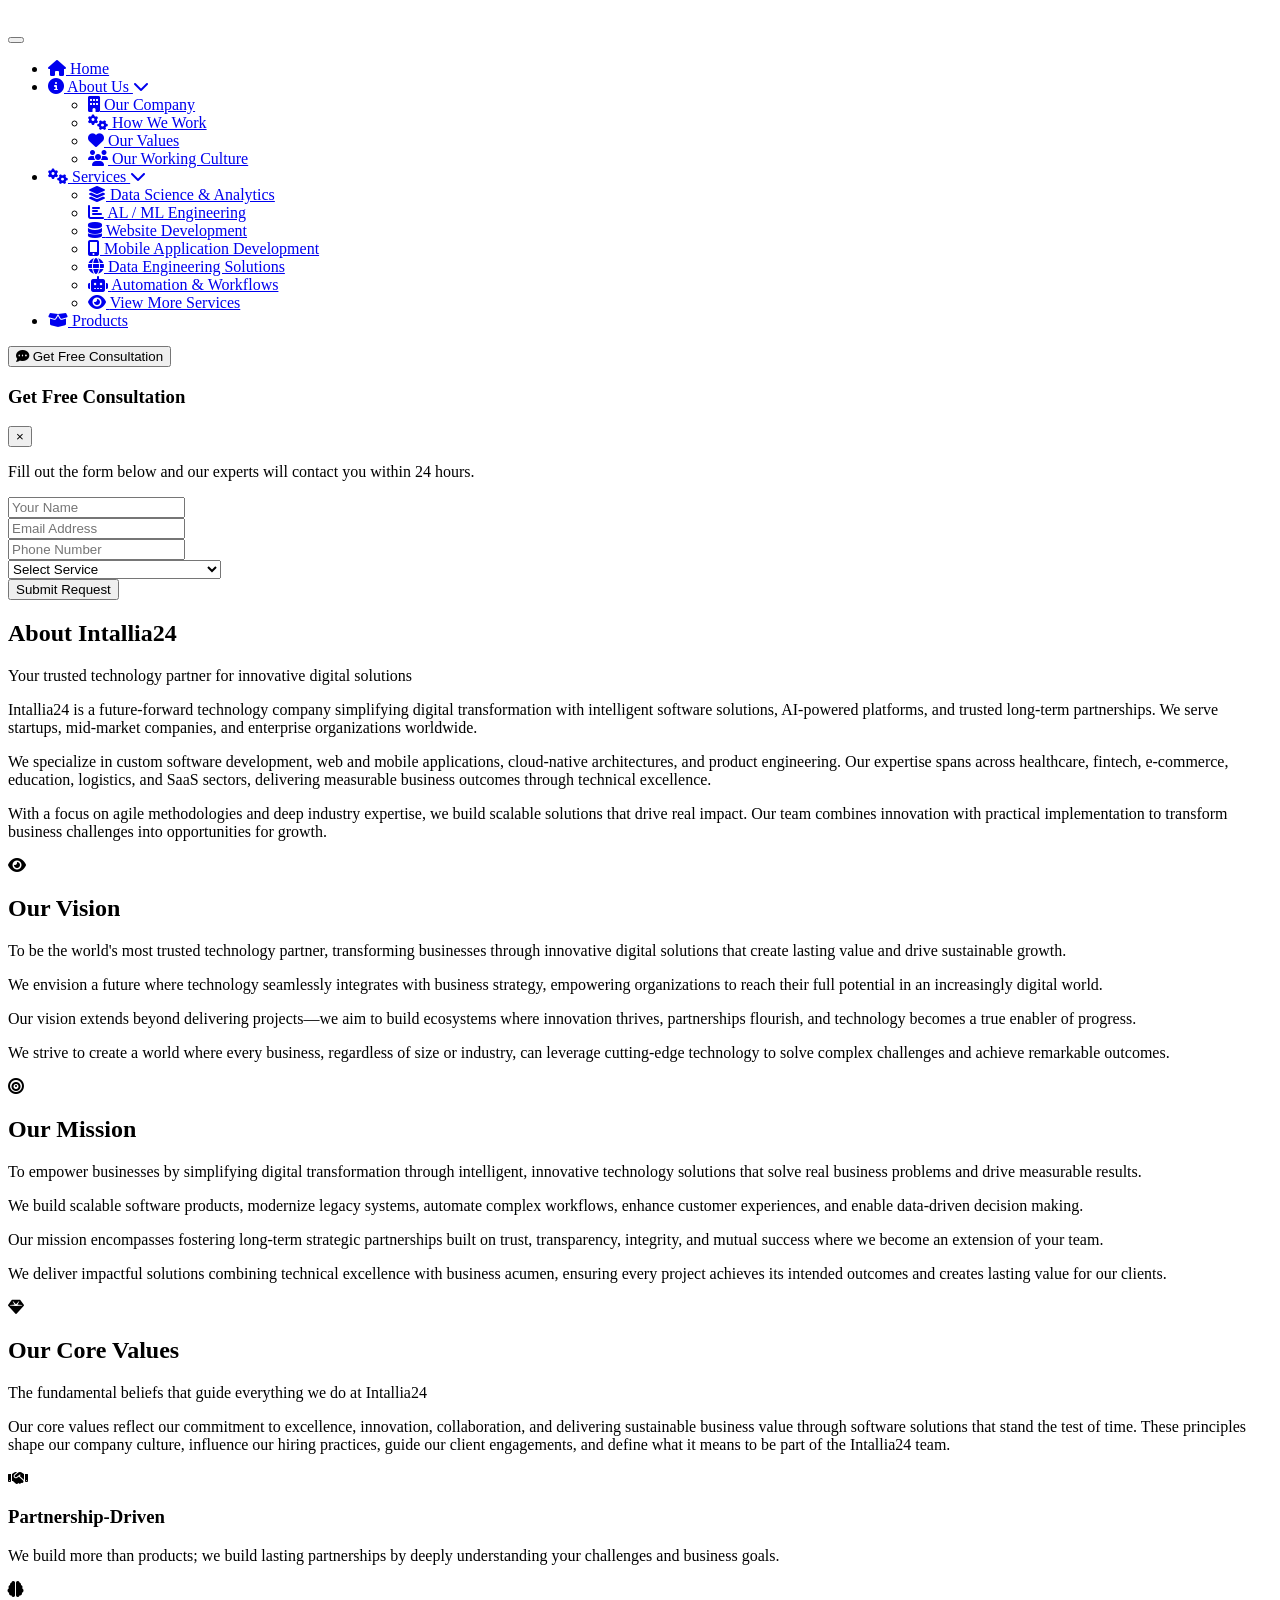
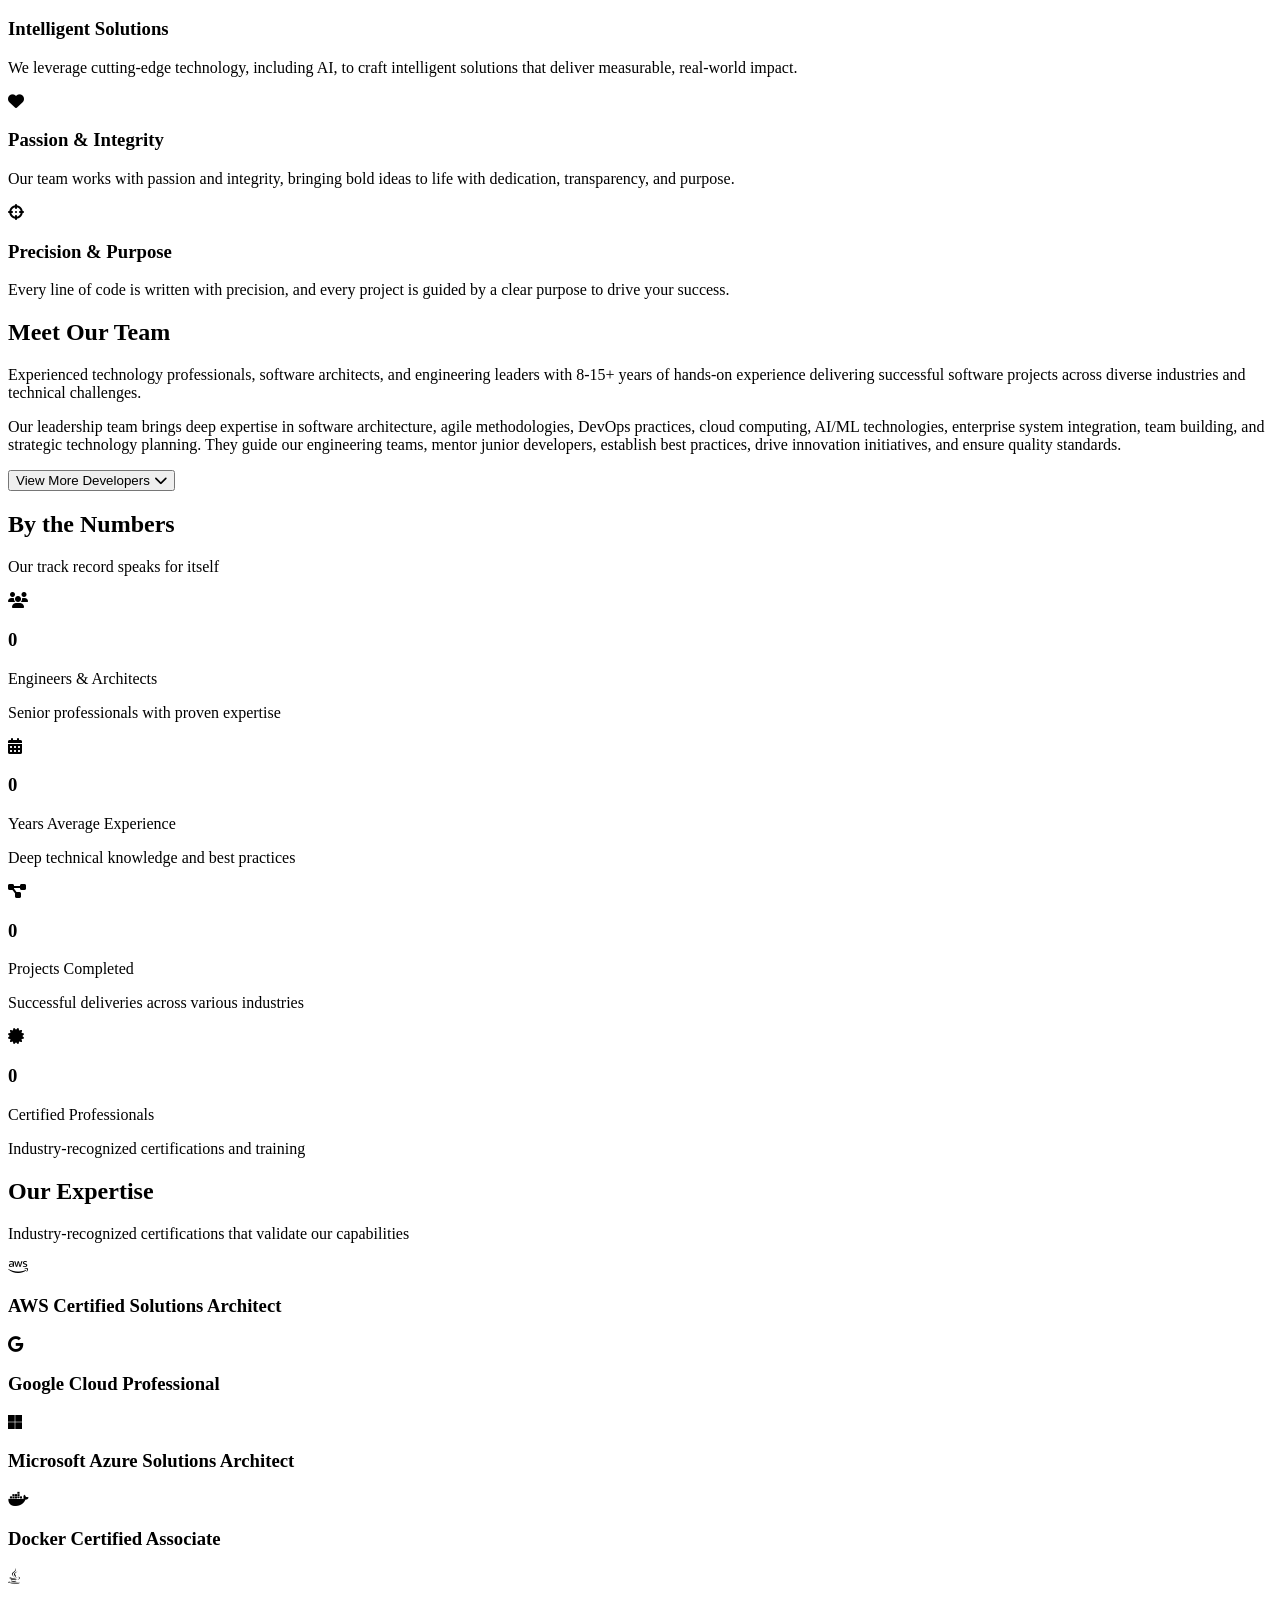
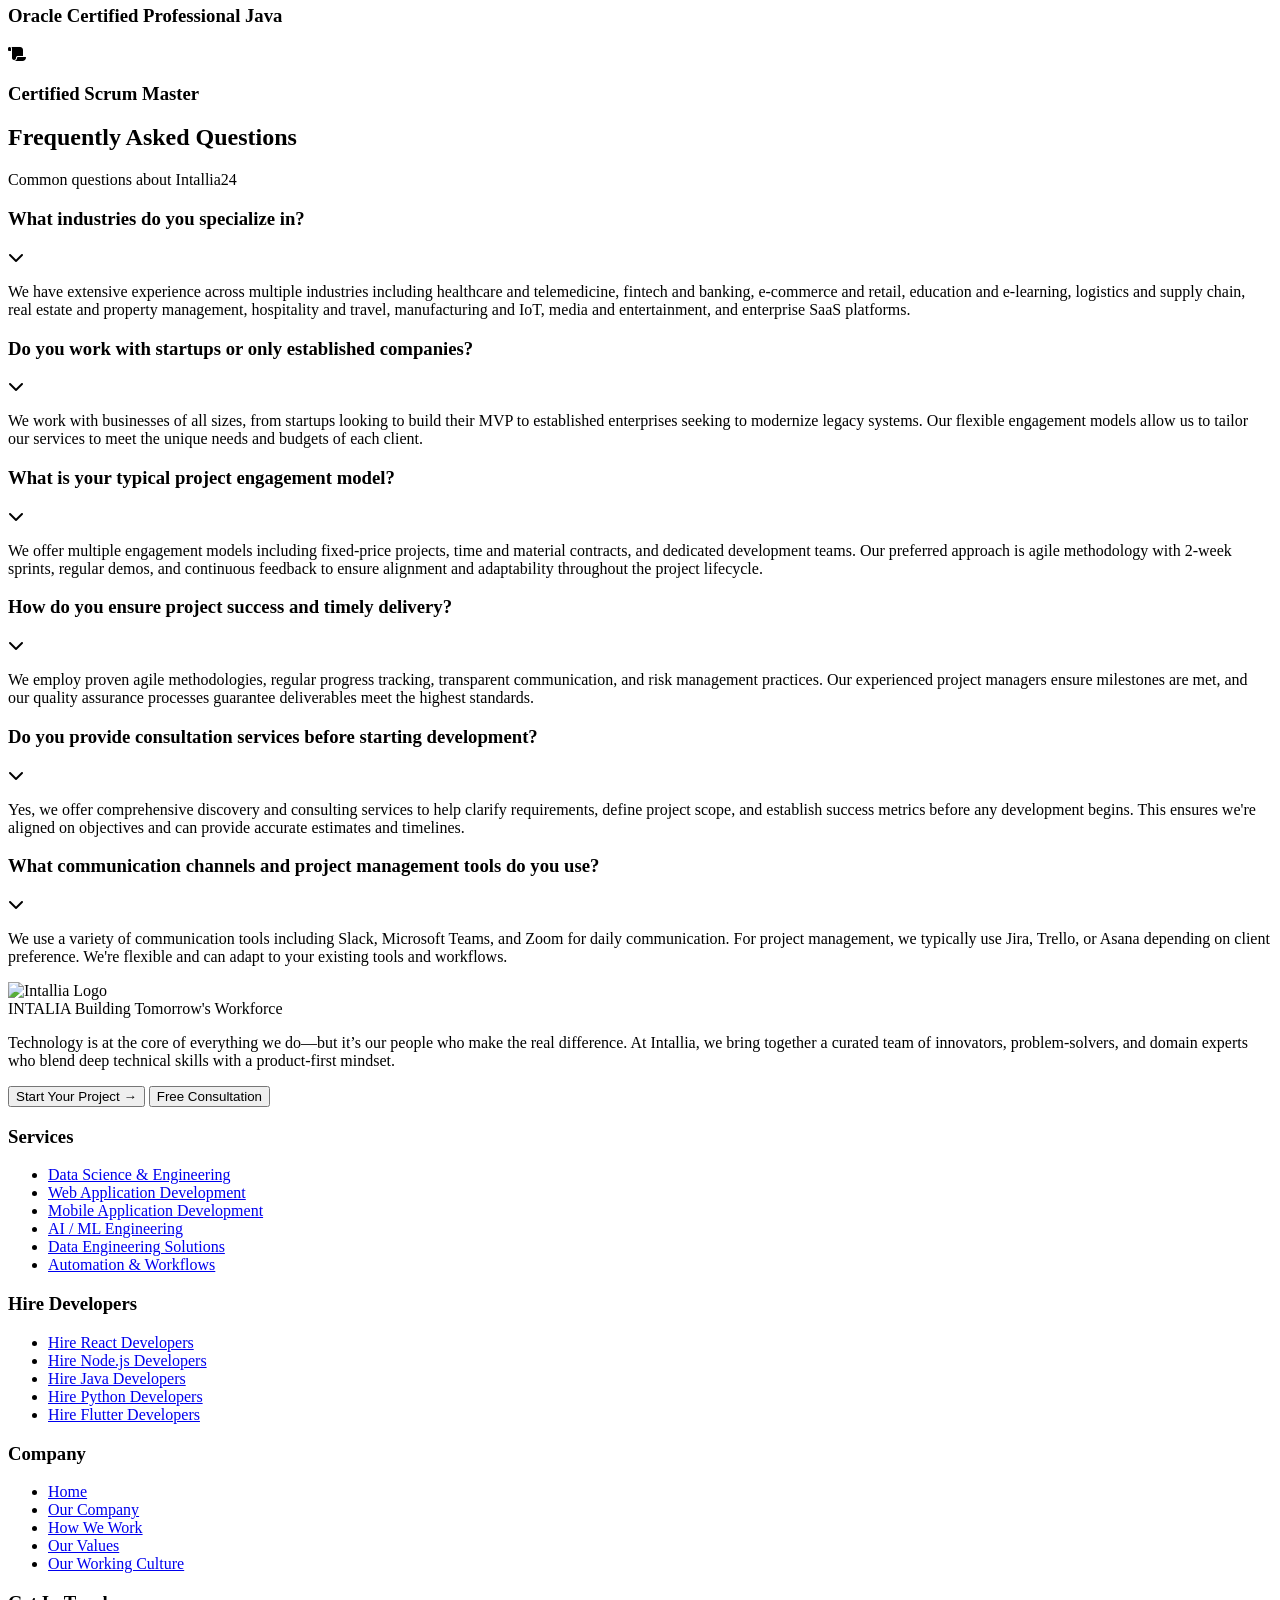
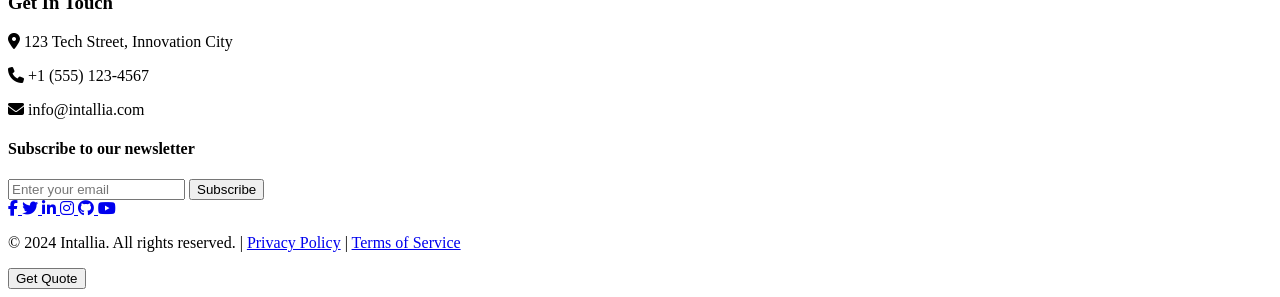
==== Pages/About/about.html @ e480c805 "deploy" ====
<!doctype html>
<html lang="en">
  <head>
    <meta charset="UTF-8" />
    <meta name="viewport" content="width=device-width, initial-scale=1.0" />
    <title>About Intallia24</title>
    <link
      rel="stylesheet"
      href="https://cdnjs.cloudflare.com/ajax/libs/font-awesome/6.4.0/css/all.min.css"
    />
    <link rel="preconnect" href="https://fonts.googleapis.com" />
    <link rel="preconnect" href="https://fonts.gstatic.com" crossorigin />
    <link
      href="https://fonts.googleapis.com/css2?family=Poppins:wght@300;400;500;600;700&family=Montserrat:wght@400;500;600;700&display=swap"
      rel="stylesheet"
    />
    <link rel="stylesheet" href="/Intallia24/CSS/about.css" />
    <link rel="stylesheet" href="/Intallia24/CSS/navbar.css" />
    <link rel="stylesheet" href="/Intallia24/CSS/footer.css" />
  </head>
  <body>
    <!-- Header & Navigation -->
    <header class="header">
      <nav class="navbar">
        <!-- Logo -->
        <div class="logo-container">
          <div class="logo">
            <div class="logo-text">
              <!-- <span class="logo-main">INTALLA 24</span>
              <span class="logo-sub">Building Tomorrow's Workforce</span> -->
              <a href="/Intallia24/index.html">
                <img src="/Intallia24/Images/intallia-logo.png" alt="" />
              </a>
            </div>
            <div class="logo-gradient"></div>
          </div>
          <!-- Mobile Menu Toggle -->
          <button class="menu-toggle" id="menuToggle">
            <span class="bar"></span>
            <span class="bar"></span>
            <span class="bar"></span>
          </button>
        </div>

        <!-- Navigation Menu -->
        <ul class="nav-menu" id="navMenu">
          <li class="nav-item">
            <a href="/Intallia24/index.html" class="nav-link active">
              <i class="fas fa-home"></i> Home
            </a>
          </li>

          <!-- About Us Dropdown -->
          <li class="nav-item dropdown">
            <a href="#" class="nav-link dropdown-toggle">
              <i class="fas fa-info-circle"></i> About Us
              <i class="fas fa-chevron-down dropdown-icon"></i>
            </a>
            <ul class="dropdown-menu">
              <li class="dropdown-item">
                <a href="/Intallia24/Pages/About/about.html">
                  <i class="fas fa-building"></i>
                  <span>Our Company</span>
                </a>
              </li>
              <li class="dropdown-item">
                <a href="/Intallia24/Pages/About/our-work.html">
                  <i class="fas fa-cogs"></i>
                  <span>How We Work</span>
                </a>
              </li>
              <li class="dropdown-item">
                <a href="/Intallia24/Pages/About/our-values.html">
                  <i class="fas fa-heart"></i>
                  <span>Our Values</span>
                </a>
              </li>
              <li class="dropdown-item">
                <a href="/Intallia24/Pages/About/our-working-culture.html">
                  <i class="fas fa-users"></i>
                  <span>Our Working Culture</span>
                </a>
              </li>
            </ul>
          </li>

          <!-- Services Dropdown -->
          <li class="nav-item dropdown">
            <a href="#services" class="nav-link dropdown-toggle">
              <i class="fas fa-cogs"></i> Services
              <i class="fas fa-chevron-down dropdown-icon"></i>
            </a>
            <ul class="dropdown-menu">
              <li class="dropdown-item">
                <a href="/Intallia24/Pages/Services/data-science-analytics.html">
                  <i class="fas fa-layer-group"></i>
                  <span>Data Science & Analytics</span>
                </a>
              </li>
              <li class="dropdown-item">
                <a href="/Intallia24/Pages/Services/ai-ml-engineering.html">
                  <i class="fas fa-chart-bar"></i>
                  <span>AL / ML Engineering</span>
                </a>
              </li>
              <li class="dropdown-item">
                <a href="/Intallia24/Pages/Services/website-development.html">
                  <i class="fas fa-database"></i>
                  <span>Website Development</span>
                </a>
              </li>
              <li class="dropdown-item">
                <a href="/Intallia24/Pages/Services/mobile-application-development.html">
                  <i class="fas fa-mobile-alt"></i>
                  <span>Mobile Application Development</span>
                </a>
              </li>
              <li class="dropdown-item">
                <a href="/Intallia24/Pages/Services/data-engineering.html">
                  <i class="fas fa-globe"></i>
                  <span>Data Engineering Solutions</span>
                </a>
              </li>
              <li class="dropdown-item">
                <a href="/Intallia24/Pages/Services/automation-workflows.html">
                  <i class="fas fa-robot"></i>
                  <span>Automation & Workflows</span>
                </a>
              </li>
              <li class="dropdown-item">
                <a href="#" class="view-more" id="viewMoreServices">
                  <i class="fas fa-eye"></i>
                  <span>View More Services</span>
                </a>
              </li>
            </ul>
          </li>

          <!-- Products -->
          <li class="nav-item">
            <a href="#products" class="nav-link">
              <i class="fas fa-box-open"></i> Products
            </a>
          </li>
        </ul>

        <!-- Get Free Consultation Button -->
        <div class="cta-container">
          <button class="cta-button" id="consultationBtn">
            <i class="fas fa-comment-dots"></i> Get Free Consultation
          </button>
        </div>
      </nav>
    </header>

    <!-- Main Content -->
    <!-- <main class="main-content">
      <div class="container">
        <div class="content-section" id="contentDisplay">
          <h2 id="sectionTitle">Home Content</h2>
          <p id="sectionDescription">
            Welcome to our website! Select any menu item to see detailed
            information about that section.
          </p>
        </div>
      </div>
    </main> -->

    <!-- Consultation Modal -->
    <div class="modal" id="consultationModal">
      <div class="modal-content">
        <div class="modal-header">
          <h3>Get Free Consultation</h3>
          <button class="close-modal" id="closeModal">&times;</button>
        </div>
        <div class="modal-body">
          <p>
            Fill out the form below and our experts will contact you within 24
            hours.
          </p>
          <form id="consultationForm">
            <div class="form-group">
              <input type="text" placeholder="Your Name" required />
            </div>
            <div class="form-group">
              <input type="email" placeholder="Email Address" required />
            </div>
            <div class="form-group">
              <input type="tel" placeholder="Phone Number" />
            </div>
            <div class="form-group">
              <select required>
                <option value="" disabled selected>Select Service</option>
                <option value="fullstack">Full Stack Development</option>
                <option value="analytics">Data Analytics</option>
                <option value="datascience">Data Science</option>
                <option value="mobile">Mobile Application Development</option>
                <option value="web">Web Application Development</option>
                <option value="ai">AI Powered Platform</option>
              </select>
            </div>
            <button type="submit" class="submit-btn">Submit Request</button>
          </form>
        </div>
      </div>
    </div>
    <!-- About Section -->
    <section class="about-section">
      <div class="container">
        <div class="section-header">
          <h1 class="main-heading">
            About <span class="typewriter-text">Intallia24</span>
          </h1>
          <p class="section-subtitle">
            Your trusted technology partner for innovative digital solutions
          </p>
        </div>

        <div class="about-content">
          <p>
            Intallia24 is a future-forward technology company simplifying
            digital transformation with intelligent software solutions,
            AI-powered platforms, and trusted long-term partnerships. We serve
            startups, mid-market companies, and enterprise organizations
            worldwide.
          </p>
          <p>
            We specialize in custom software development, web and mobile
            applications, cloud-native architectures, and product engineering.
            Our expertise spans across healthcare, fintech, e-commerce,
            education, logistics, and SaaS sectors, delivering measurable
            business outcomes through technical excellence.
          </p>
          <p>
            With a focus on agile methodologies and deep industry expertise, we
            build scalable solutions that drive real impact. Our team combines
            innovation with practical implementation to transform business
            challenges into opportunities for growth.
          </p>
        </div>
      </div>
    </section>

    <!-- Vision & Mission Cards -->
    <section class="vision-mission-section">
      <div class="container">
        <div class="cards-row">
          <!-- Vision Card -->
          <div class="vision-card card">
            <div class="card-header">
              <div class="icon-container">
                <i class="fas fa-eye icon-large"></i>
              </div>
              <h2 class="card-title">Our Vision</h2>
            </div>
            <div class="card-content">
              <p>
                To be the world's most trusted technology partner, transforming
                businesses through innovative digital solutions that create
                lasting value and drive sustainable growth.
              </p>
              <p>
                We envision a future where technology seamlessly integrates with
                business strategy, empowering organizations to reach their full
                potential in an increasingly digital world.
              </p>
              <p>
                Our vision extends beyond delivering projects—we aim to build
                ecosystems where innovation thrives, partnerships flourish, and
                technology becomes a true enabler of progress.
              </p>
              <p>
                We strive to create a world where every business, regardless of
                size or industry, can leverage cutting-edge technology to solve
                complex challenges and achieve remarkable outcomes.
              </p>
            </div>
          </div>

          <!-- Mission Card -->
          <div class="mission-card card">
            <div class="card-header">
              <div class="icon-container">
                <i class="fas fa-bullseye icon-large"></i>
              </div>
              <h2 class="card-title">Our Mission</h2>
            </div>
            <div class="card-content">
              <p>
                To empower businesses by simplifying digital transformation
                through intelligent, innovative technology solutions that solve
                real business problems and drive measurable results.
              </p>
              <p>
                We build scalable software products, modernize legacy systems,
                automate complex workflows, enhance customer experiences, and
                enable data-driven decision making.
              </p>
              <p>
                Our mission encompasses fostering long-term strategic
                partnerships built on trust, transparency, integrity, and mutual
                success where we become an extension of your team.
              </p>
              <p>
                We deliver impactful solutions combining technical excellence
                with business acumen, ensuring every project achieves its
                intended outcomes and creates lasting value for our clients.
              </p>
            </div>
          </div>
        </div>
      </div>
    </section>

    <!-- Core Values -->
    <section class="core-values-section">
      <div class="container">
        <div class="section-header">
          <div class="title-with-icon">
            <i class="fas fa-gem section-icon"></i>
            <h2 class="section-title">Our Core Values</h2>
          </div>
          <p class="section-subtitle">
            The fundamental beliefs that guide everything we do at Intallia24
          </p>
        </div>

        <div class="core-values-intro">
          <p>
            Our core values reflect our commitment to excellence, innovation,
            collaboration, and delivering sustainable business value through
            software solutions that stand the test of time. These principles
            shape our company culture, influence our hiring practices, guide our
            client engagements, and define what it means to be part of the
            Intallia24 team.
          </p>
        </div>

        <div class="values-cards">
          <div class="value-card">
            <div class="value-icon">
              <i class="fas fa-handshake"></i>
            </div>
            <h3 class="value-title">Partnership-Driven</h3>
            <p class="value-description">
              We build more than products; we build lasting partnerships by
              deeply understanding your challenges and business goals.
            </p>
          </div>

          <div class="value-card">
            <div class="value-icon">
              <i class="fas fa-brain"></i>
            </div>
            <h3 class="value-title">Intelligent Solutions</h3>
            <p class="value-description">
              We leverage cutting-edge technology, including AI, to craft
              intelligent solutions that deliver measurable, real-world impact.
            </p>
          </div>

          <div class="value-card">
            <div class="value-icon">
              <i class="fas fa-heart"></i>
            </div>
            <h3 class="value-title">Passion & Integrity</h3>
            <p class="value-description">
              Our team works with passion and integrity, bringing bold ideas to
              life with dedication, transparency, and purpose.
            </p>
          </div>

          <div class="value-card">
            <div class="value-icon">
              <i class="fas fa-crosshairs"></i>
            </div>
            <h3 class="value-title">Precision & Purpose</h3>
            <p class="value-description">
              Every line of code is written with precision, and every project is
              guided by a clear purpose to drive your success.
            </p>
          </div>
        </div>
      </div>
    </section>

    <!-- Meet Our Developers -->
    <section class="developers-section">
      <div class="container">
        <div class="section-header">
          <h2 class="section-title">Meet Our Team</h2>
          <p class="section-subtitle">
            Experienced technology professionals, software architects, and
            engineering leaders with 8-15+ years of hands-on experience
            delivering successful software projects across diverse industries
            and technical challenges.
          </p>
        </div>

        <div class="developers-intro">
          <p>
            Our leadership team brings deep expertise in software architecture,
            agile methodologies, DevOps practices, cloud computing, AI/ML
            technologies, enterprise system integration, team building, and
            strategic technology planning. They guide our engineering teams,
            mentor junior developers, establish best practices, drive innovation
            initiatives, and ensure quality standards.
          </p>
        </div>

        <div class="developers-grid" id="developersContainer">
          <!-- Developer cards will be generated by JavaScript -->
        </div>

        <div class="view-more-container">
          <button id="viewMoreBtn" class="view-more-btn">
            View More Developers <i class="fas fa-chevron-down"></i>
          </button>
        </div>
      </div>
    </section>

    <!-- By the Numbers -->
    <section class="numbers-section">
      <div class="container">
        <div class="section-header">
          <h2 class="section-title">By the Numbers</h2>
          <p class="section-subtitle">Our track record speaks for itself</p>
        </div>

        <div class="numbers-grid">
          <div class="number-card">
            <div class="number-icon">
              <i class="fas fa-users"></i>
            </div>
            <h3 class="number-count" data-target="15">0</h3>
            <p class="number-label">Engineers & Architects</p>
            <p class="number-description">
              Senior professionals with proven expertise
            </p>
          </div>

          <div class="number-card">
            <div class="number-icon">
              <i class="fas fa-calendar-alt"></i>
            </div>
            <h3 class="number-count" data-target="8">0</h3>
            <p class="number-label">Years Average Experience</p>
            <p class="number-description">
              Deep technical knowledge and best practices
            </p>
          </div>

          <div class="number-card">
            <div class="number-icon">
              <i class="fas fa-project-diagram"></i>
            </div>
            <h3 class="number-count" data-target="20">0</h3>
            <p class="number-label">Projects Completed</p>
            <p class="number-description">
              Successful deliveries across various industries
            </p>
          </div>

          <div class="number-card">
            <div class="number-icon">
              <i class="fas fa-certificate"></i>
            </div>
            <h3 class="number-count" data-target="100">0</h3>
            <p class="number-label">Certified Professionals</p>
            <p class="number-description">
              Industry-recognized certifications and training
            </p>
          </div>
        </div>
      </div>
    </section>

    <!-- Our Expertise -->
    <section class="expertise-section">
      <div class="container">
        <div class="section-header">
          <h2 class="section-title">Our Expertise</h2>
          <p class="section-subtitle">
            Industry-recognized certifications that validate our capabilities
          </p>
        </div>

        <div class="expertise-grid">
          <div class="expertise-card">
            <div class="expertise-icon">
              <i class="fab fa-aws"></i>
            </div>
            <h3 class="expertise-title">AWS Certified Solutions Architect</h3>
          </div>

          <div class="expertise-card">
            <div class="expertise-icon">
              <i class="fab fa-google"></i>
            </div>
            <h3 class="expertise-title">Google Cloud Professional</h3>
          </div>

          <div class="expertise-card">
            <div class="expertise-icon">
              <i class="fab fa-microsoft"></i>
            </div>
            <h3 class="expertise-title">Microsoft Azure Solutions Architect</h3>
          </div>

          <div class="expertise-card">
            <div class="expertise-icon">
              <i class="fab fa-docker"></i>
            </div>
            <h3 class="expertise-title">Docker Certified Associate</h3>
          </div>

          <div class="expertise-card">
            <div class="expertise-icon">
              <i class="fab fa-java"></i>
            </div>
            <h3 class="expertise-title">Oracle Certified Professional Java</h3>
          </div>

          <div class="expertise-card">
            <div class="expertise-icon">
              <i class="fas fa-scroll"></i>
            </div>
            <h3 class="expertise-title">Certified Scrum Master</h3>
          </div>
        </div>
      </div>
    </section>

    <!-- FAQ Section -->
    <section class="faq-section">
      <div class="container">
        <div class="section-header">
          <h2 class="section-title">Frequently Asked Questions</h2>
          <p class="section-subtitle">Common questions about Intallia24</p>
        </div>

        <div class="faq-container">
          <div class="faq-item">
            <div class="faq-question">
              <h3>What industries do you specialize in?</h3>
              <i class="fas fa-chevron-down"></i>
            </div>
            <div class="faq-answer">
              <p>
                We have extensive experience across multiple industries
                including healthcare and telemedicine, fintech and banking,
                e-commerce and retail, education and e-learning, logistics and
                supply chain, real estate and property management, hospitality
                and travel, manufacturing and IoT, media and entertainment, and
                enterprise SaaS platforms.
              </p>
            </div>
          </div>

          <div class="faq-item">
            <div class="faq-question">
              <h3>Do you work with startups or only established companies?</h3>
              <i class="fas fa-chevron-down"></i>
            </div>
            <div class="faq-answer">
              <p>
                We work with businesses of all sizes, from startups looking to
                build their MVP to established enterprises seeking to modernize
                legacy systems. Our flexible engagement models allow us to
                tailor our services to meet the unique needs and budgets of each
                client.
              </p>
            </div>
          </div>

          <div class="faq-item">
            <div class="faq-question">
              <h3>What is your typical project engagement model?</h3>
              <i class="fas fa-chevron-down"></i>
            </div>
            <div class="faq-answer">
              <p>
                We offer multiple engagement models including fixed-price
                projects, time and material contracts, and dedicated development
                teams. Our preferred approach is agile methodology with 2-week
                sprints, regular demos, and continuous feedback to ensure
                alignment and adaptability throughout the project lifecycle.
              </p>
            </div>
          </div>

          <div class="faq-item">
            <div class="faq-question">
              <h3>How do you ensure project success and timely delivery?</h3>
              <i class="fas fa-chevron-down"></i>
            </div>
            <div class="faq-answer">
              <p>
                We employ proven agile methodologies, regular progress tracking,
                transparent communication, and risk management practices. Our
                experienced project managers ensure milestones are met, and our
                quality assurance processes guarantee deliverables meet the
                highest standards.
              </p>
            </div>
          </div>

          <div class="faq-item">
            <div class="faq-question">
              <h3>
                Do you provide consultation services before starting
                development?
              </h3>
              <i class="fas fa-chevron-down"></i>
            </div>
            <div class="faq-answer">
              <p>
                Yes, we offer comprehensive discovery and consulting services to
                help clarify requirements, define project scope, and establish
                success metrics before any development begins. This ensures
                we're aligned on objectives and can provide accurate estimates
                and timelines.
              </p>
            </div>
          </div>

          <div class="faq-item">
            <div class="faq-question">
              <h3>
                What communication channels and project management tools do you
                use?
              </h3>
              <i class="fas fa-chevron-down"></i>
            </div>
            <div class="faq-answer">
              <p>
                We use a variety of communication tools including Slack,
                Microsoft Teams, and Zoom for daily communication. For project
                management, we typically use Jira, Trello, or Asana depending on
                client preference. We're flexible and can adapt to your existing
                tools and workflows.
              </p>
            </div>
          </div>
        </div>
      </div>
    </section>

    <!-- Footer Section -->
    <footer class="footer-section">
      <div class="footer-container">
        <!-- Top Section with Logo and Tagline -->
        <div class="footer-top">
          <div class="footer-logo-container">
            <div class="logo-wrapper">
              <img
                src="/Intallia24/Images/logo1.png"
                alt="Intallia Logo"
                class="footer-logo"
              />
              <div class="logo-text">
                <span class="logo-top">INTALIA</span>
                <span class="logo-bottom">Building Tomorrow's Workforce</span>
              </div>
            </div>
            <p class="footer-tagline">
              Technology is at the core of everything we do—but it’s our people
              who make the real difference. At Intallia, we bring together a
              curated team of innovators, problem-solvers, and domain experts
              who blend deep technical skills with a product-first mindset.
            </p>
          </div>

          <div class="footer-cta">
            <button class="btn-primary">Start Your Project →</button>
            <button class="btn-secondary">Free Consultation</button>
          </div>
        </div>

        <!-- Middle Section with Services, Developers, Company Links -->
        <div class="footer-middle">
          <div class="footer-column">
            <h3 class="footer-heading">Services</h3>
            <ul class="footer-links">
              <li>
                <a href="/Intallia24/Pages/Services/data-science-analytics.html"
                  >Data Science & Engineering</a
                >
              </li>
              <li>
                <a href="/Intallia24/Pages/Services/website-development.html"
                  >Web Application Development</a
                >
              </li>
              <li>
                <a href="/Intallia24/Pages/Services/mobile-application-development.html"
                  >Mobile Application Development</a
                >
              </li>
              <li>
                <a href="/Intallia24/Pages/Services/ai-ml-engineering.html"
                  >AI / ML Engineering</a
                >
              </li>
              <li>
                <a href="/Intallia24/Pages/Services/data-engineering.html"
                  >Data Engineering Solutions</a
                >
              </li>
              <li>
                <a href="/Intallia24/Pages/Services/automation-workflows.html"
                  >Automation & Workflows</a
                >
              </li>
            </ul>
          </div>

          <div class="footer-column">
            <h3 class="footer-heading">Hire Developers</h3>
            <ul class="footer-links">
              <li><a href="#">Hire React Developers</a></li>
              <li><a href="#">Hire Node.js Developers</a></li>
              <li><a href="#">Hire Java Developers</a></li>
              <li><a href="#">Hire Python Developers</a></li>
              <li><a href="#">Hire Flutter Developers</a></li>
            </ul>
          </div>

          <div class="footer-column">
            <h3 class="footer-heading">Company</h3>
            <ul class="footer-links">
              <li><a href="/Intallia24/index.html">Home</a></li>
              <li><a href="/Intallia24/Pages/About/about.html">Our Company</a></li>
              <li><a href="/Intallia24/Pages/About/our-work.html">How We Work</a></li>
              <li><a href="/Intallia24/Pages/About/our-values.html">Our Values</a></li>
              <li>
                <a href="/Intallia24/Pages/About/our-working-culture.html"
                  >Our Working Culture</a
                >
              </li>
            </ul>
          </div>

          <div class="footer-column">
            <h3 class="footer-heading">Get In Touch</h3>
            <div class="contact-info">
              <p>
                <i class="fas fa-map-marker-alt"></i> 123 Tech Street,
                Innovation City
              </p>
              <p><i class="fas fa-phone"></i> +1 (555) 123-4567</p>
              <p><i class="fas fa-envelope"></i> info@intallia.com</p>
            </div>

            <div class="newsletter">
              <h4>Subscribe to our newsletter</h4>
              <div class="newsletter-form">
                <input type="email" placeholder="Enter your email" />
                <button class="btn-subscribe">Subscribe</button>
              </div>
            </div>
          </div>
        </div>

        <!-- Bottom Section with Social Media and Copyright -->
        <div class="footer-bottom">
          <div class="social-icons">
            <a href="#" class="social-icon" title="Facebook">
              <i class="fab fa-facebook-f"></i>
              <span class="icon-bg"></span>
            </a>
            <a href="#" class="social-icon" title="Twitter">
              <i class="fab fa-twitter"></i>
              <span class="icon-bg"></span>
            </a>
            <a href="#" class="social-icon" title="LinkedIn">
              <i class="fab fa-linkedin-in"></i>
              <span class="icon-bg"></span>
            </a>
            <a href="#" class="social-icon" title="Instagram">
              <i class="fab fa-instagram"></i>
              <span class="icon-bg"></span>
            </a>
            <a href="#" class="social-icon" title="GitHub">
              <i class="fab fa-github"></i>
              <span class="icon-bg"></span>
            </a>
            <a href="#" class="social-icon" title="YouTube">
              <i class="fab fa-youtube"></i>
              <span class="icon-bg"></span>
            </a>
          </div>

          <div class="copyright">
            <p>
              &copy; <span id="current-year">2024</span> Intallia. All rights
              reserved. | <a href="#">Privacy Policy</a> |
              <a href="#">Terms of Service</a>
            </p>
          </div>

          <div class="footer-quote">
            <button class="btn-quote">Get Quote</button>
          </div>
        </div>
      </div>
    </footer>

    <script src="/Intallia24/JS/about.js"></script>
    <script src="/Intallia24/JS/footer.js"></script>
    <script src="/Intallia24/JS/script.js"></script>
  </body>
</html>
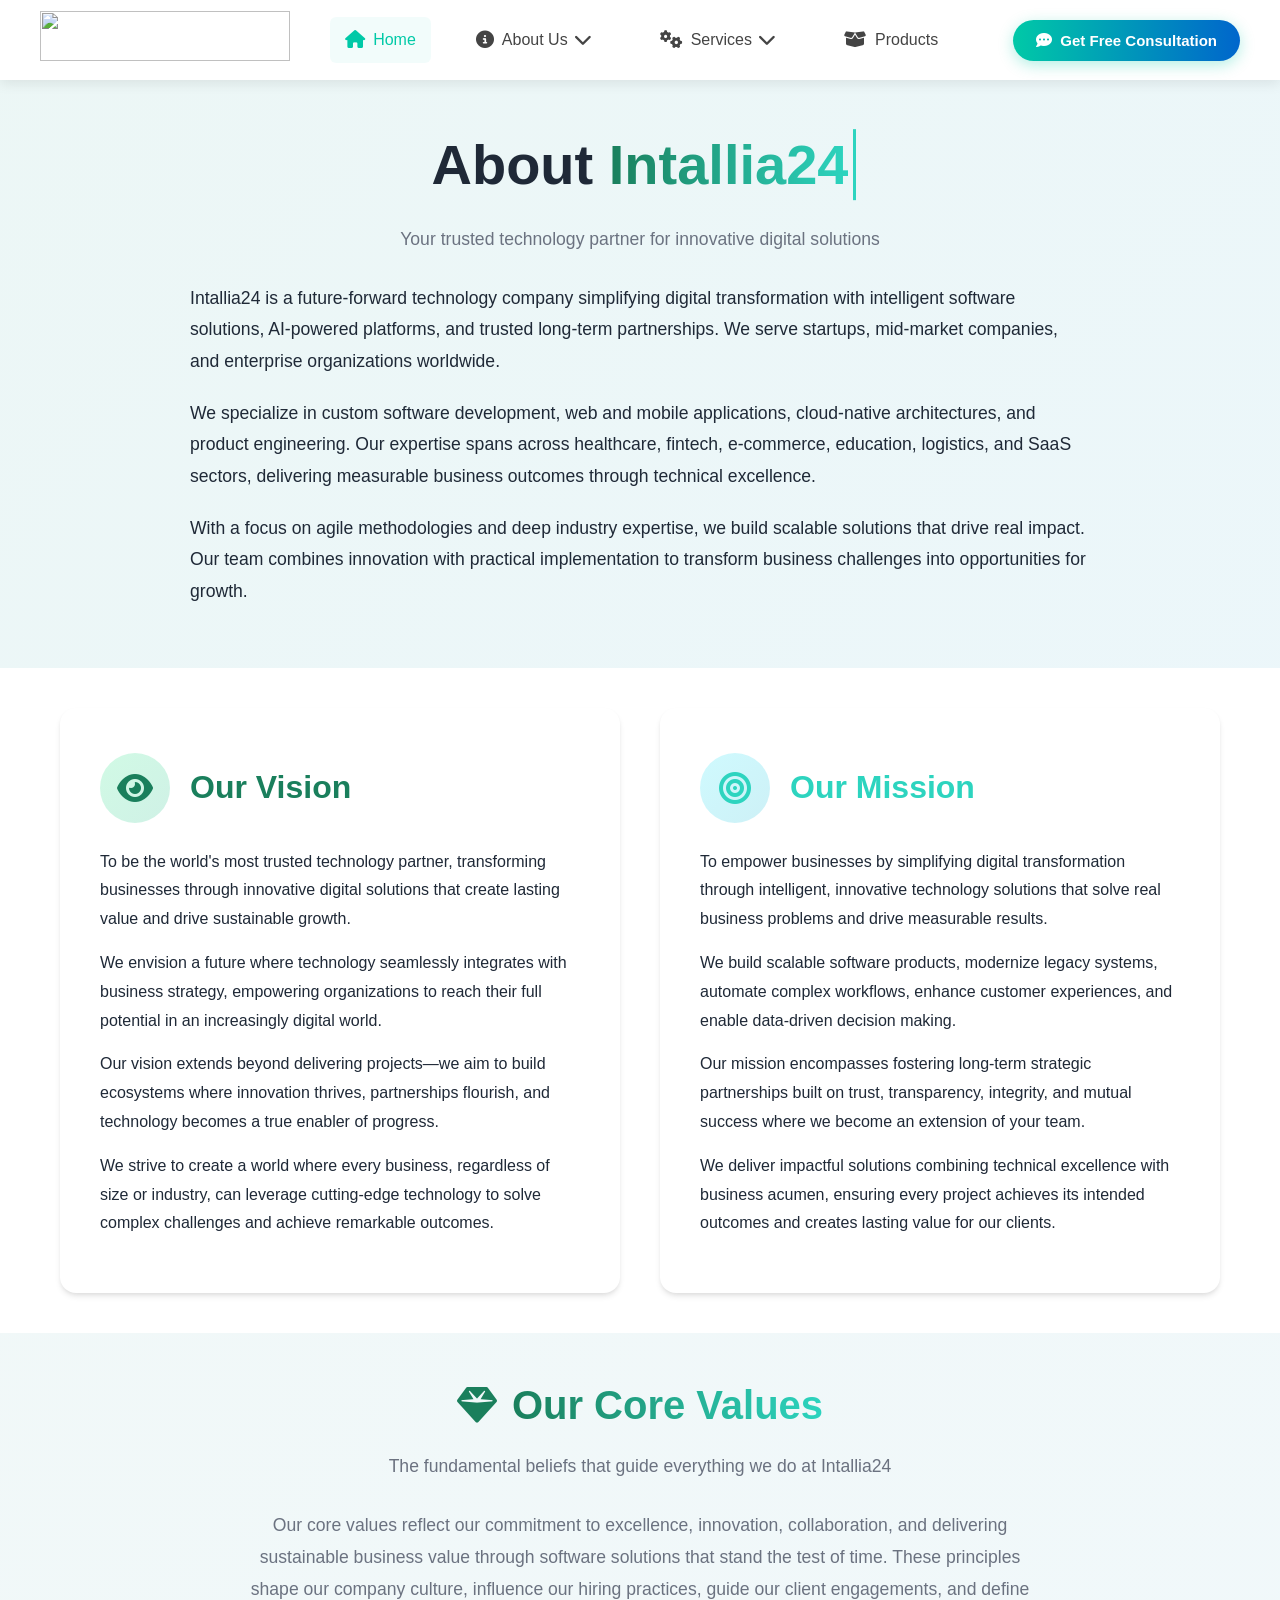
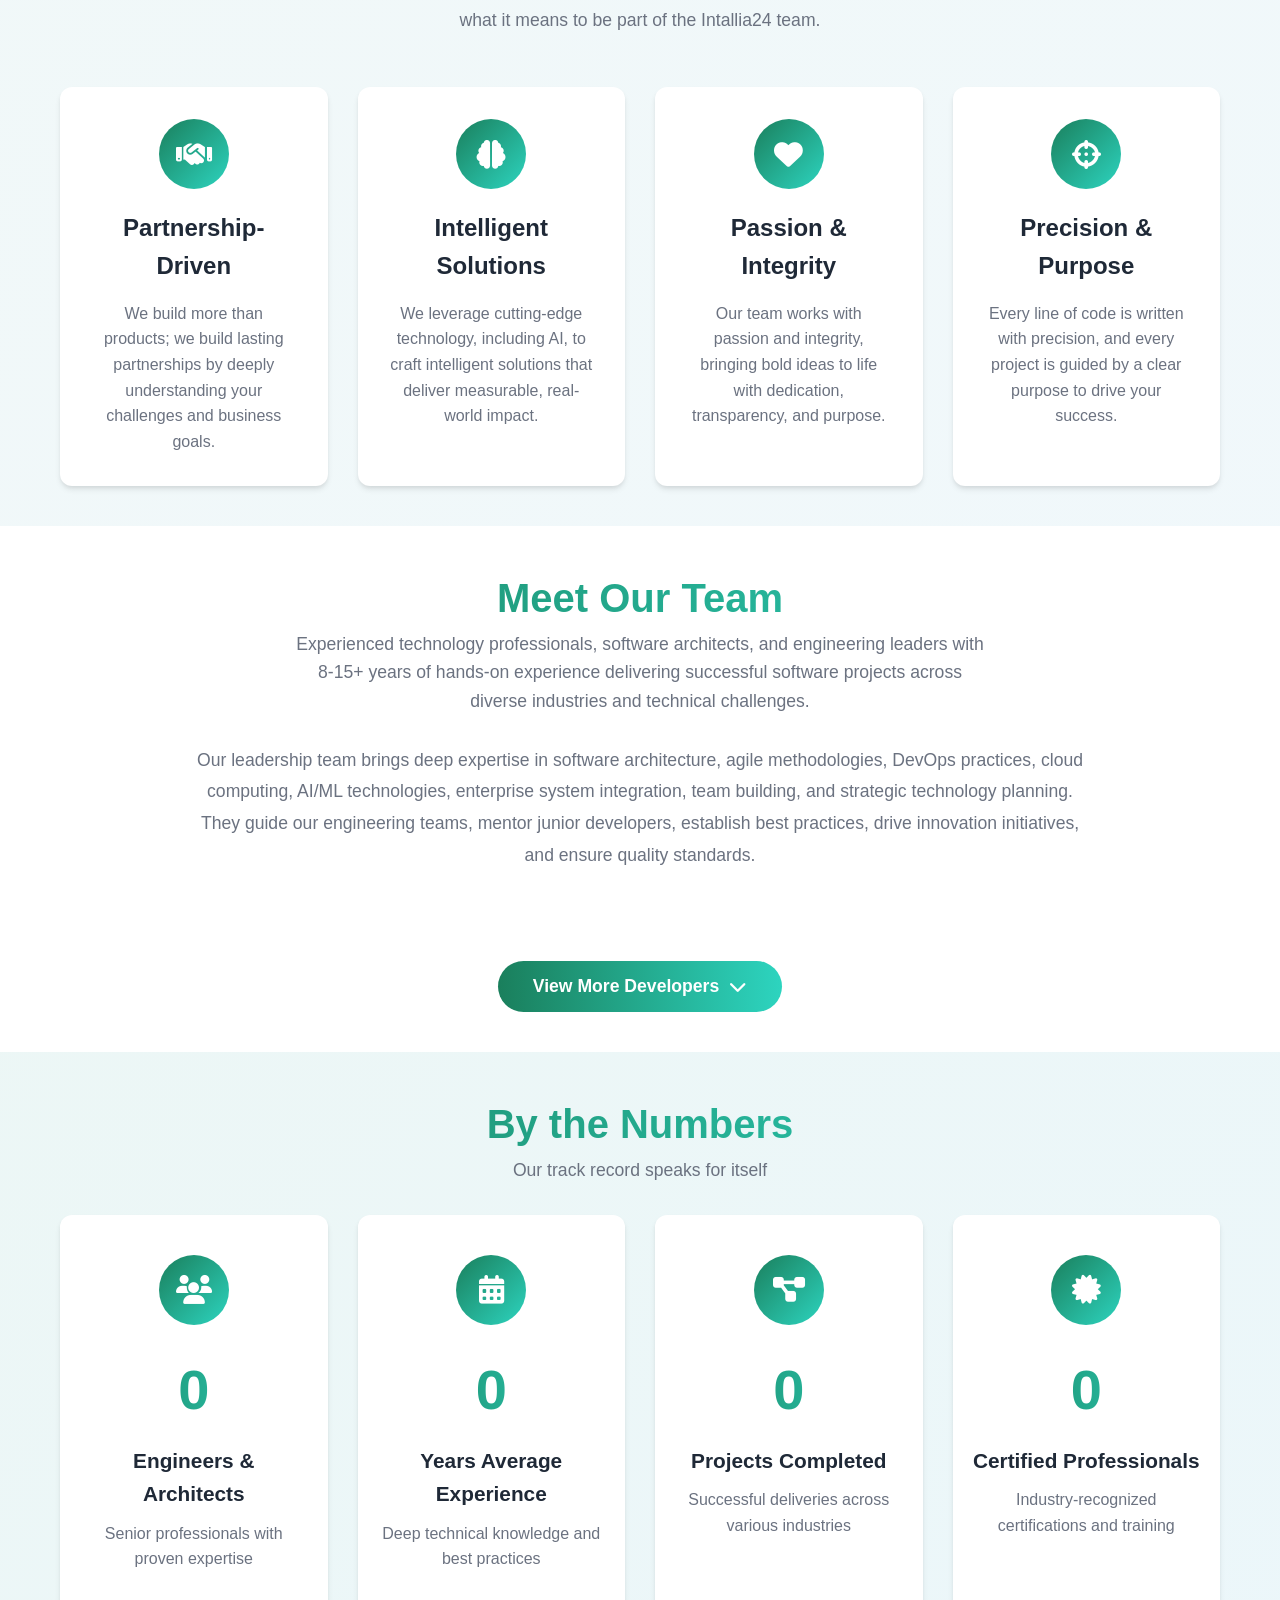
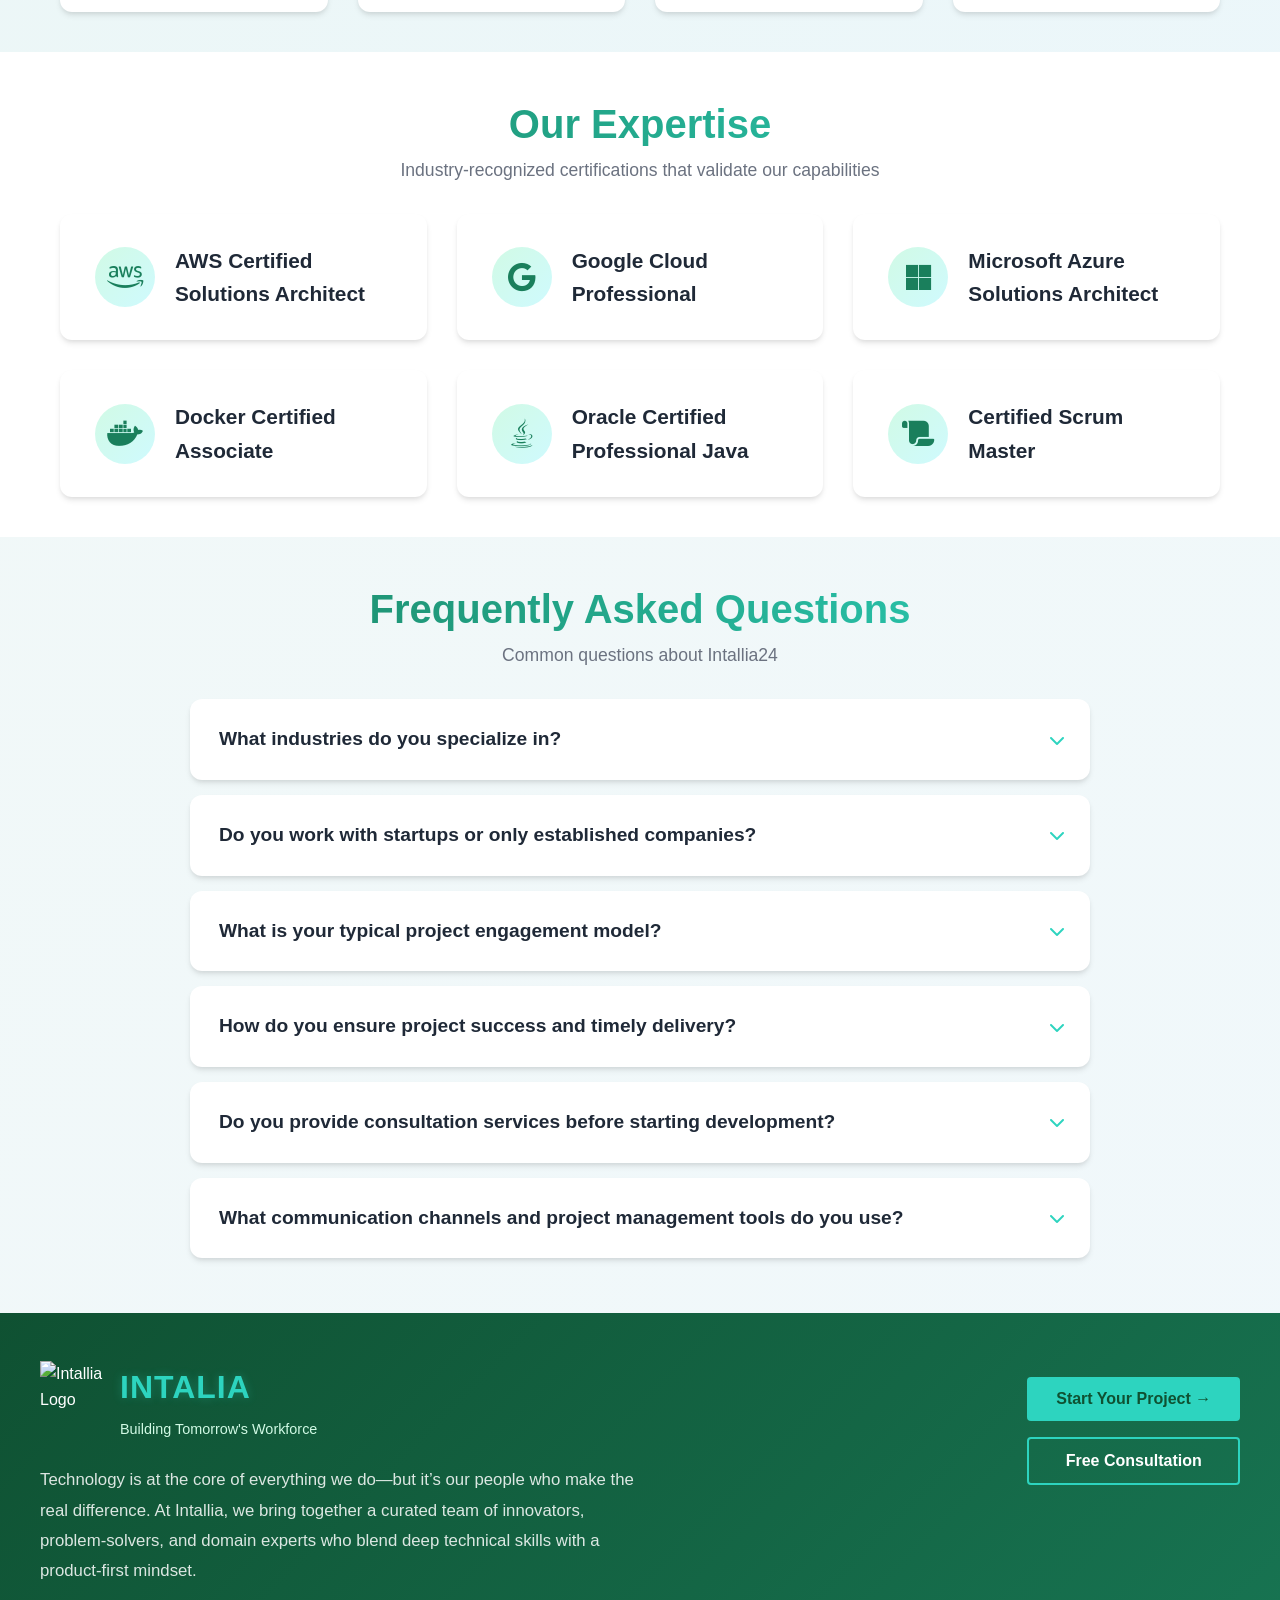
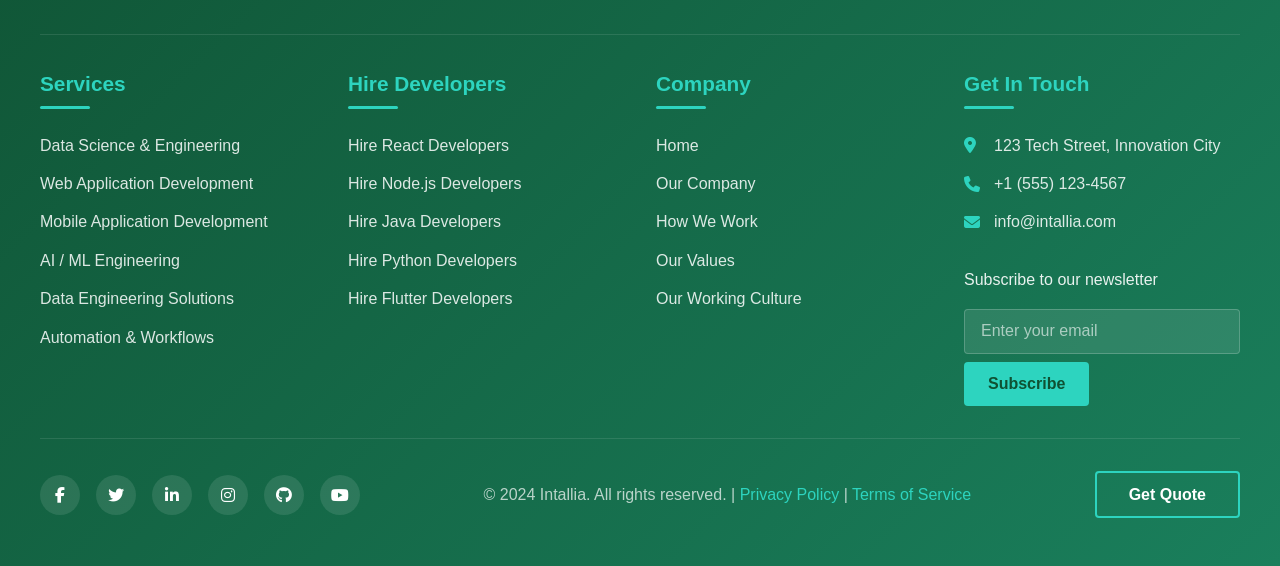
==== commit f2f4a644: "Update CSS file paths in about.html" ====
--- a/Pages/About/about.html
+++ b/Pages/About/about.html
@@ -14,9 +14,9 @@
       href="https://fonts.googleapis.com/css2?family=Poppins:wght@300;400;500;600;700&family=Montserrat:wght@400;500;600;700&display=swap"
       rel="stylesheet"
     />
-    <link rel="stylesheet" href="/Intallia24/CSS/about.css" />
-    <link rel="stylesheet" href="/Intallia24/CSS/navbar.css" />
-    <link rel="stylesheet" href="/Intallia24/CSS/footer.css" />
+    <link rel="stylesheet" href="../../CSS/about.css" />
+    <link rel="stylesheet" href="../../CSS/navbar.css" />
+    <link rel="stylesheet" href="../../CSS/footer.css" />
   </head>
   <body>
     <!-- Header & Navigation -->
@@ -28,8 +28,8 @@
             <div class="logo-text">
               <!-- <span class="logo-main">INTALLA 24</span>
               <span class="logo-sub">Building Tomorrow's Workforce</span> -->
-              <a href="/Intallia24/index.html">
-                <img src="/Intallia24/Images/intallia-logo.png" alt="" />
+              <a href="/">
+                <img src="../Images/intallia-logo.png" alt="" />
               </a>
             </div>
             <div class="logo-gradient"></div>
@@ -45,7 +45,7 @@
         <!-- Navigation Menu -->
         <ul class="nav-menu" id="navMenu">
           <li class="nav-item">
-            <a href="/Intallia24/index.html" class="nav-link active">
+            <a href="/" class="nav-link active">
               <i class="fas fa-home"></i> Home
             </a>
           </li>
@@ -58,25 +58,25 @@
             </a>
             <ul class="dropdown-menu">
               <li class="dropdown-item">
-                <a href="/Intallia24/Pages/About/about.html">
+                <a href="../Pages/About/about.html">
                   <i class="fas fa-building"></i>
                   <span>Our Company</span>
                 </a>
               </li>
               <li class="dropdown-item">
-                <a href="/Intallia24/Pages/About/our-work.html">
+                <a href="../Pages/About/our-work.html">
                   <i class="fas fa-cogs"></i>
                   <span>How We Work</span>
                 </a>
               </li>
               <li class="dropdown-item">
-                <a href="/Intallia24/Pages/About/our-values.html">
+                <a href="../Pages/About/our-values.html">
                   <i class="fas fa-heart"></i>
                   <span>Our Values</span>
                 </a>
               </li>
               <li class="dropdown-item">
-                <a href="/Intallia24/Pages/About/our-working-culture.html">
+                <a href="../Pages/About/our-working-culture.html">
                   <i class="fas fa-users"></i>
                   <span>Our Working Culture</span>
                 </a>
@@ -92,37 +92,37 @@
             </a>
             <ul class="dropdown-menu">
               <li class="dropdown-item">
-                <a href="/Intallia24/Pages/Services/data-science-analytics.html">
+                <a href="../Pages/Services/data-science-analytics.html">
                   <i class="fas fa-layer-group"></i>
                   <span>Data Science & Analytics</span>
                 </a>
               </li>
               <li class="dropdown-item">
-                <a href="/Intallia24/Pages/Services/ai-ml-engineering.html">
+                <a href="../Pages/Services/ai-ml-engineering.html">
                   <i class="fas fa-chart-bar"></i>
                   <span>AL / ML Engineering</span>
                 </a>
               </li>
               <li class="dropdown-item">
-                <a href="/Intallia24/Pages/Services/website-development.html">
+                <a href="../Pages/Services/website-development.html">
                   <i class="fas fa-database"></i>
                   <span>Website Development</span>
                 </a>
               </li>
               <li class="dropdown-item">
-                <a href="/Intallia24/Pages/Services/mobile-application-development.html">
+                <a href="../Pages/Services/mobile-application-development.html">
                   <i class="fas fa-mobile-alt"></i>
                   <span>Mobile Application Development</span>
                 </a>
               </li>
               <li class="dropdown-item">
-                <a href="/Intallia24/Pages/Services/data-engineering.html">
+                <a href="../Pages/Services/data-engineering.html">
                   <i class="fas fa-globe"></i>
                   <span>Data Engineering Solutions</span>
                 </a>
               </li>
               <li class="dropdown-item">
-                <a href="/Intallia24/Pages/Services/automation-workflows.html">
+                <a href="../Pages/Services/automation-workflows.html">
                   <i class="fas fa-robot"></i>
                   <span>Automation & Workflows</span>
                 </a>
@@ -655,7 +655,7 @@
           <div class="footer-logo-container">
             <div class="logo-wrapper">
               <img
-                src="/Intallia24/Images/logo1.png"
+                src="../Images/logo1.png"
                 alt="Intallia Logo"
                 class="footer-logo"
               />
@@ -684,32 +684,32 @@
             <h3 class="footer-heading">Services</h3>
             <ul class="footer-links">
               <li>
-                <a href="/Intallia24/Pages/Services/data-science-analytics.html"
+                <a href="../Pages/Services/data-science-analytics.html"
                   >Data Science & Engineering</a
                 >
               </li>
               <li>
-                <a href="/Intallia24/Pages/Services/website-development.html"
+                <a href="../Pages/Services/website-development.html"
                   >Web Application Development</a
                 >
               </li>
               <li>
-                <a href="/Intallia24/Pages/Services/mobile-application-development.html"
+                <a href="../Pages/Services/mobile-application-development.html"
                   >Mobile Application Development</a
                 >
               </li>
               <li>
-                <a href="/Intallia24/Pages/Services/ai-ml-engineering.html"
+                <a href="../Pages/Services/ai-ml-engineering.html"
                   >AI / ML Engineering</a
                 >
               </li>
               <li>
-                <a href="/Intallia24/Pages/Services/data-engineering.html"
+                <a href="../Pages/Services/data-engineering.html"
                   >Data Engineering Solutions</a
                 >
               </li>
               <li>
-                <a href="/Intallia24/Pages/Services/automation-workflows.html"
+                <a href="../Pages/Services/automation-workflows.html"
                   >Automation & Workflows</a
                 >
               </li>
@@ -730,12 +730,12 @@
           <div class="footer-column">
             <h3 class="footer-heading">Company</h3>
             <ul class="footer-links">
-              <li><a href="/Intallia24/index.html">Home</a></li>
-              <li><a href="/Intallia24/Pages/About/about.html">Our Company</a></li>
-              <li><a href="/Intallia24/Pages/About/our-work.html">How We Work</a></li>
-              <li><a href="/Intallia24/Pages/About/our-values.html">Our Values</a></li>
+              <li><a href="/">Home</a></li>
+              <li><a href="../Pages/About/about.html">Our Company</a></li>
+              <li><a href="../Pages/About/our-work.html">How We Work</a></li>
+              <li><a href="../Pages/About/our-values.html">Our Values</a></li>
               <li>
-                <a href="/Intallia24/Pages/About/our-working-culture.html"
+                <a href="../Pages/About/our-working-culture.html"
                   >Our Working Culture</a
                 >
               </li>
@@ -807,8 +807,8 @@
       </div>
     </footer>
 
-    <script src="/Intallia24/JS/about.js"></script>
-    <script src="/Intallia24/JS/footer.js"></script>
-    <script src="/Intallia24/JS/script.js"></script>
+    <script src="../JS/about.js"></script>
+    <script src="../JS/footer.js"></script>
+    <script src="../JS/script.js"></script>
   </body>
 </html>
--- a/CSS/about.css
+++ b/CSS/about.css
@@ -0,0 +1,722 @@
+/* Reset and Base Styles */
+* {
+  margin: 0;
+  padding: 0;
+  box-sizing: border-box;
+}
+
+:root {
+  --primary-green: #10b981;
+  --primary-aqua: #06b6d4;
+  --dark-green: #059669;
+  --dark-aqua: #0891b2;
+  --light-green: #d1fae5;
+  --light-aqua: #cffafe;
+  --text-dark: #1f2937;
+  --text-light: #6b7280;
+  --background-light: #f9fafb;
+  --card-bg: #ffffff;
+  --border-color: #e5e7eb;
+  --shadow: 0 4px 6px -1px rgba(0, 0, 0, 0.1),
+    0 2px 4px -1px rgba(0, 0, 0, 0.06);
+  --shadow-hover: 0 10px 15px -3px rgba(0, 0, 0, 0.1),
+    0 4px 6px -2px rgba(0, 0, 0, 0.05);
+  --transition: all 0.3s ease;
+}
+
+body {
+  font-family: "Poppins", sans-serif;
+  line-height: 1.6;
+  color: var(--text-dark);
+  background-color: var(--background-light);
+}
+
+.container {
+  width: 100%;
+  max-width: 1200px;
+  margin: 0 auto;
+  padding: 0 20px;
+}
+
+section {
+  padding: 40px 0;
+}
+
+.section-header {
+  text-align: center;
+  margin-bottom: 30px;
+}
+
+.section-title {
+  font-family: "Montserrat", sans-serif;
+  font-size: 2.5rem;
+  font-weight: 700;
+  /* margin-bottom: 15px; */
+  background: linear-gradient(90deg, var(--primary-green), var(--primary-aqua));
+  -webkit-background-clip: text;
+  background-clip: text;
+  color: transparent;
+}
+
+.section-subtitle {
+  font-size: 1.1rem;
+  color: var(--text-light);
+  max-width: 700px;
+  margin: 0 auto;
+}
+
+/* About Section */
+.about-section {
+  background: linear-gradient(
+    135deg,
+    rgba(16, 185, 129, 0.05) 0%,
+    rgba(6, 182, 212, 0.05) 100%
+  );
+}
+
+.main-heading {
+  font-family: "Montserrat", sans-serif;
+  font-size: 3.5rem;
+  font-weight: 800;
+  margin-bottom: 15px;
+  color: var(--text-dark);
+}
+
+.typewriter-text {
+  background: linear-gradient(90deg, var(--primary-green), var(--primary-aqua));
+  -webkit-background-clip: text;
+  background-clip: text;
+  color: transparent;
+  position: relative;
+  display: inline-block;
+}
+
+.typewriter-text::after {
+  content: "";
+  position: absolute;
+  right: -8px;
+  top: 50%;
+  transform: translateY(-50%);
+  width: 3px;
+  height: 80%;
+  background-color: var(--primary-aqua);
+  animation: blink 1s infinite;
+}
+
+@keyframes blink {
+  0%,
+  100% {
+    opacity: 1;
+  }
+  50% {
+    opacity: 0;
+  }
+}
+
+.about-content {
+  max-width: 900px;
+  margin: 0 auto;
+  font-size: 1.1rem;
+  line-height: 1.8;
+}
+
+.about-content p {
+  margin-bottom: 20px;
+}
+
+/* Vision & Mission Section */
+.vision-mission-section {
+  background-color: var(--card-bg);
+}
+
+.cards-row {
+  display: grid;
+  grid-template-columns: repeat(auto-fit, minmax(500px, 1fr));
+  gap: 40px;
+}
+
+@media (max-width: 1100px) {
+  .cards-row {
+    grid-template-columns: 1fr;
+  }
+}
+
+.card {
+  background-color: var(--card-bg);
+  border-radius: 16px;
+  padding: 40px;
+  box-shadow: var(--shadow);
+  transition: var(--transition);
+  height: 100%;
+  border-top: 5px solid transparent;
+}
+
+.card:hover {
+  transform: translateY(-10px);
+  box-shadow: var(--shadow-hover);
+}
+
+.vision-card:hover {
+  border-top-color: var(--primary-green);
+}
+
+.mission-card:hover {
+  border-top-color: var(--primary-aqua);
+}
+
+.card-header {
+  display: flex;
+  align-items: center;
+  margin-bottom: 25px;
+}
+
+.icon-container {
+  width: 70px;
+  height: 70px;
+  border-radius: 50%;
+  display: flex;
+  align-items: center;
+  justify-content: center;
+  margin-right: 20px;
+  transition: var(--transition);
+}
+
+.vision-card .icon-container {
+  background: linear-gradient(
+    135deg,
+    var(--light-green) 0%,
+    rgba(16, 185, 129, 0.2) 100%
+  );
+  color: var(--primary-green);
+}
+
+.mission-card .icon-container {
+  background: linear-gradient(
+    135deg,
+    var(--light-aqua) 0%,
+    rgba(6, 182, 212, 0.2) 100%
+  );
+  color: var(--primary-aqua);
+}
+
+.card:hover .icon-container {
+  transform: scale(1.1) rotate(5deg);
+}
+
+.icon-large {
+  font-size: 2rem;
+}
+
+.card-title {
+  font-family: "Montserrat", sans-serif;
+  font-size: 2rem;
+  font-weight: 700;
+}
+
+.vision-card .card-title {
+  color: var(--primary-green);
+}
+
+.mission-card .card-title {
+  color: var(--primary-aqua);
+}
+
+.card-content {
+  line-height: 1.8;
+}
+
+.card-content p {
+  margin-bottom: 15px;
+}
+
+/* Core Values Section */
+.core-values-section {
+  background: linear-gradient(
+    135deg,
+    rgba(16, 185, 129, 0.03) 0%,
+    rgba(6, 182, 212, 0.03) 100%
+  );
+}
+
+.title-with-icon {
+  display: flex;
+  align-items: center;
+  justify-content: center;
+  margin-bottom: 15px;
+}
+
+.section-icon {
+  font-size: 2.5rem;
+  margin-right: 15px;
+  color: var(--primary-green);
+}
+
+.core-values-intro {
+  max-width: 800px;
+  margin: 0 auto 50px;
+  text-align: center;
+  font-size: 1.1rem;
+  line-height: 1.8;
+  color: var(--text-light);
+}
+
+.values-cards {
+  display: grid;
+  grid-template-columns: repeat(auto-fit, minmax(250px, 1fr));
+  gap: 30px;
+}
+
+.value-card {
+  background-color: var(--card-bg);
+  border-radius: 12px;
+  padding: 30px;
+  text-align: center;
+  box-shadow: var(--shadow);
+  transition: var(--transition);
+  border: 2px solid transparent;
+}
+
+.value-card:hover {
+  transform: translateY(-10px);
+  box-shadow: var(--shadow-hover);
+  border-color: var(--primary-green);
+}
+
+.value-icon {
+  width: 70px;
+  height: 70px;
+  border-radius: 50%;
+  display: flex;
+  align-items: center;
+  justify-content: center;
+  margin: 0 auto 20px;
+  background: linear-gradient(
+    135deg,
+    var(--primary-green),
+    var(--primary-aqua)
+  );
+  color: white;
+  font-size: 1.8rem;
+  transition: var(--transition);
+}
+
+.value-card:hover .value-icon {
+  transform: scale(1.1) rotate(10deg);
+}
+
+.value-title {
+  font-family: "Montserrat", sans-serif;
+  font-size: 1.5rem;
+  font-weight: 600;
+  margin-bottom: 15px;
+  color: var(--text-dark);
+}
+
+.value-description {
+  color: var(--text-light);
+  line-height: 1.6;
+}
+
+/* Developers Section */
+.developers-section {
+  background-color: var(--card-bg);
+}
+
+.developers-intro {
+  max-width: 900px;
+  margin: 0 auto 50px;
+  text-align: center;
+  font-size: 1.1rem;
+  line-height: 1.8;
+  color: var(--text-light);
+}
+
+.developers-grid {
+  display: grid;
+  grid-template-columns: repeat(auto-fill, minmax(265px, 1fr));
+  gap: 30px;
+  margin-bottom: 40px;
+}
+
+.developer-card {
+  background-color: var(--card-bg);
+  border-radius: 12px;
+  padding: 25px;
+  text-align: center;
+  box-shadow: var(--shadow);
+  transition: var(--transition);
+  border: 2px solid transparent;
+}
+
+.developer-card:hover {
+  transform: translateY(-10px);
+  box-shadow: var(--shadow-hover);
+  border-color: var(--primary-aqua);
+}
+
+.profile-img {
+  width: 120px;
+  height: 120px;
+  border-radius: 50%;
+  object-fit: cover;
+  margin: 0 auto 20px;
+  border: 4px solid var(--light-aqua);
+}
+
+.developer-name {
+  font-family: "Montserrat", sans-serif;
+  font-size: 1.4rem;
+  font-weight: 600;
+  margin-bottom: 5px;
+  color: var(--text-dark);
+}
+
+.developer-role {
+  font-size: 1rem;
+  color: var(--primary-aqua);
+  font-weight: 500;
+  margin-bottom: 10px;
+}
+
+.developer-experience {
+  display: flex;
+  align-items: center;
+  justify-content: center;
+  margin-bottom: 15px;
+  color: var(--text-light);
+}
+
+.experience-icon {
+  color: var(--primary-green);
+  margin-right: 5px;
+}
+
+.developer-tech {
+  display: inline-block;
+  background: linear-gradient(90deg, var(--light-green), var(--light-aqua));
+  color: var(--text-dark);
+  padding: 5px 15px;
+  border-radius: 20px;
+  font-size: 0.9rem;
+  font-weight: 500;
+}
+
+.view-more-container {
+  text-align: center;
+}
+
+.view-more-btn {
+  background: linear-gradient(90deg, var(--primary-green), var(--primary-aqua));
+  color: white;
+  border: none;
+  padding: 15px 35px;
+  border-radius: 50px;
+  font-family: "Montserrat", sans-serif;
+  font-size: 1.1rem;
+  font-weight: 600;
+  cursor: pointer;
+  transition: var(--transition);
+  display: inline-flex;
+  align-items: center;
+  justify-content: center;
+}
+
+.view-more-btn:hover {
+  transform: translateY(-3px);
+  box-shadow: 0 10px 20px rgba(6, 182, 212, 0.3);
+}
+
+.view-more-btn i {
+  margin-left: 10px;
+  transition: var(--transition);
+}
+
+.view-more-btn.active i {
+  transform: rotate(180deg);
+}
+
+/* Numbers Section */
+.numbers-section {
+  background: linear-gradient(
+    135deg,
+    rgba(16, 185, 129, 0.05) 0%,
+    rgba(6, 182, 212, 0.05) 100%
+  );
+}
+
+.numbers-grid {
+  display: grid;
+  grid-template-columns: repeat(auto-fit, minmax(250px, 1fr));
+  gap: 30px;
+}
+
+.number-card {
+  background-color: var(--card-bg);
+  border-radius: 12px;
+  padding: 40px 20px;
+  text-align: center;
+  box-shadow: var(--shadow);
+  transition: var(--transition);
+}
+
+.number-card:hover {
+  transform: translateY(-10px);
+  box-shadow: var(--shadow-hover);
+}
+
+.number-icon {
+  width: 70px;
+  height: 70px;
+  border-radius: 50%;
+  display: flex;
+  align-items: center;
+  justify-content: center;
+  margin: 0 auto 20px;
+  background: linear-gradient(
+    135deg,
+    var(--primary-green),
+    var(--primary-aqua)
+  );
+  color: white;
+  font-size: 1.8rem;
+}
+
+.number-count {
+  font-family: "Montserrat", sans-serif;
+  font-size: 3.5rem;
+  font-weight: 800;
+  margin-bottom: 10px;
+  background: linear-gradient(90deg, var(--primary-green), var(--primary-aqua));
+  -webkit-background-clip: text;
+  background-clip: text;
+  color: transparent;
+}
+
+.number-label {
+  font-family: "Montserrat", sans-serif;
+  font-size: 1.3rem;
+  font-weight: 600;
+  margin-bottom: 10px;
+  color: var(--text-dark);
+}
+
+.number-description {
+  color: var(--text-light);
+  line-height: 1.6;
+}
+
+/* Expertise Section */
+.expertise-section {
+  background-color: var(--card-bg);
+}
+
+.expertise-grid {
+  display: grid;
+  grid-template-columns: repeat(auto-fill, minmax(350px, 1fr));
+  gap: 30px;
+}
+
+@media (max-width: 768px) {
+  .expertise-grid {
+    grid-template-columns: 1fr;
+  }
+}
+
+.expertise-card {
+  background-color: var(--card-bg);
+  border-radius: 12px;
+  padding: 30px;
+  display: flex;
+  align-items: center;
+  box-shadow: var(--shadow);
+  transition: var(--transition);
+  border-left: 5px solid transparent;
+}
+
+.expertise-card:hover {
+  transform: translateX(10px);
+  box-shadow: var(--shadow-hover);
+  border-left-color: var(--primary-green);
+}
+
+.expertise-icon {
+  width: 60px;
+  height: 60px;
+  border-radius: 50%;
+  display: flex;
+  align-items: center;
+  justify-content: center;
+  margin-right: 20px;
+  background: linear-gradient(135deg, var(--light-green), var(--light-aqua));
+  color: var(--primary-green);
+  font-size: 1.8rem;
+  flex-shrink: 0;
+}
+
+.expertise-title {
+  font-family: "Montserrat", sans-serif;
+  font-size: 1.3rem;
+  font-weight: 600;
+  color: var(--text-dark);
+}
+
+/* FAQ Section */
+.faq-section {
+  background: linear-gradient(
+    135deg,
+    rgba(16, 185, 129, 0.03) 0%,
+    rgba(6, 182, 212, 0.03) 100%
+  );
+}
+
+.faq-container {
+  max-width: 900px;
+  margin: 0 auto;
+}
+
+.faq-item {
+  background-color: var(--card-bg);
+  border-radius: 12px;
+  margin-bottom: 15px;
+  box-shadow: var(--shadow);
+  overflow: hidden;
+  border-left: 4px solid transparent;
+  transition: var(--transition);
+}
+
+.faq-item:hover {
+  border-left-color: var(--primary-aqua);
+}
+
+.faq-question {
+  padding: 25px;
+  display: flex;
+  justify-content: space-between;
+  align-items: center;
+  cursor: pointer;
+  transition: var(--transition);
+}
+
+.faq-question:hover {
+  background-color: rgba(6, 182, 212, 0.05);
+}
+
+.faq-question h3 {
+  font-family: "Montserrat", sans-serif;
+  font-size: 1.2rem;
+  font-weight: 600;
+  color: var(--text-dark);
+  margin-right: 20px;
+}
+
+.faq-question i {
+  color: var(--primary-aqua);
+  transition: var(--transition);
+  flex-shrink: 0;
+}
+
+.faq-item.active .faq-question i {
+  transform: rotate(180deg);
+}
+
+.faq-answer {
+  padding: 0 25px;
+  max-height: 0;
+  overflow: hidden;
+  transition: max-height 0.5s ease, padding 0.5s ease;
+}
+
+.faq-item.active .faq-answer {
+  padding: 0 25px 25px;
+  max-height: 500px;
+}
+
+.faq-answer p {
+  color: var(--text-light);
+  line-height: 1.7;
+}
+
+/* Responsive Styles */
+@media (max-width: 992px) {
+  .main-heading {
+    font-size: 2.8rem;
+  }
+
+  .section-title {
+    font-size: 2.2rem;
+  }
+
+  .card {
+    padding: 30px;
+  }
+}
+
+@media (max-width: 768px) {
+  section {
+    padding: 60px 0;
+  }
+
+  .main-heading {
+    font-size: 2.3rem;
+  }
+
+  .section-title {
+    font-size: 2rem;
+  }
+
+  .cards-row {
+    gap: 30px;
+  }
+
+  .card-header {
+    flex-direction: column;
+    text-align: center;
+  }
+
+  .icon-container {
+    margin-right: 0;
+    margin-bottom: 15px;
+  }
+
+  .values-cards {
+    grid-template-columns: repeat(auto-fit, minmax(200px, 1fr));
+  }
+
+  .developers-grid {
+    grid-template-columns: repeat(auto-fill, minmax(250px, 1fr));
+  }
+}
+
+@media (max-width: 576px) {
+  .main-heading {
+    font-size: 2rem;
+  }
+
+  .section-title {
+    font-size: 1.8rem;
+  }
+
+  .section-subtitle {
+    font-size: 1rem;
+  }
+
+  .card {
+    padding: 25px;
+  }
+
+  .values-cards {
+    grid-template-columns: 1fr;
+  }
+
+  .numbers-grid {
+    grid-template-columns: 1fr;
+  }
+
+  .faq-question {
+    padding: 20px;
+  }
+
+  .faq-question h3 {
+    font-size: 1.1rem;
+  }
+}
--- a/CSS/navbar.css
+++ b/CSS/navbar.css
@@ -0,0 +1,639 @@
+/* Reset & Base Styles */
+* {
+  margin: 0;
+  padding: 0;
+  box-sizing: border-box;
+}
+
+body {
+  font-family: "Poppins", sans-serif;
+  background-color: #f8fafc;
+  color: #333;
+  line-height: 1.6;
+}
+
+.container {
+  max-width: 1200px;
+  margin: 0 auto;
+  padding: 0 20px;
+}
+
+/* Header & Navbar */
+.header {
+  background-color: #fff;
+  box-shadow: 0 4px 12px rgba(0, 0, 0, 0.08);
+  position: sticky;
+  top: 0;
+  z-index: 1000;
+}
+
+.navbar {
+  display: flex;
+  justify-content: space-between;
+  align-items: center;
+  padding: 0 40px;
+  height: 80px;
+}
+
+/* Logo */
+.logo-container {
+  display: flex;
+  align-items: center;
+}
+
+.logo {
+  display: flex;
+  align-items: center;
+  position: relative;
+  cursor: pointer;
+}
+
+.logo-text {
+  display: flex;
+  flex-direction: column;
+  z-index: 2;
+}
+.logo-text img {
+  width: 250px;
+  height: 50px;
+  object-fit: contain;
+}
+
+.logo-main {
+  font-size: 28px;
+  font-weight: 700;
+  background: linear-gradient(90deg, #00c9a7, #0066cc);
+  -webkit-background-clip: text;
+  background-clip: text;
+  color: transparent;
+  letter-spacing: 1px;
+}
+
+.logo-sub {
+  font-size: 11px;
+  color: #555;
+  font-weight: 500;
+  letter-spacing: 0.5px;
+  margin-top: -2px;
+}
+
+.logo-gradient {
+  position: absolute;
+  width: 100%;
+  height: 100%;
+  /* background: linear-gradient(
+    90deg,
+    rgba(0, 201, 167, 0.1),
+    rgba(0, 102, 204, 0.1)
+  ); */
+  border-radius: 8px;
+  z-index: 1;
+  opacity: 0.7;
+  transition: all 0.3s ease;
+}
+
+.logo:hover .logo-gradient {
+  opacity: 1;
+  transform: scale(1.05);
+}
+
+/* Navigation Menu */
+.nav-menu {
+  display: flex;
+  list-style: none;
+  margin: 0;
+  padding: 0;
+}
+
+.nav-item {
+  position: relative;
+  margin: 0 15px;
+}
+
+.nav-link {
+  display: flex;
+  align-items: center;
+  color: #444;
+  font-weight: 500;
+  font-size: 16px;
+  text-decoration: none;
+  padding: 10px 15px;
+  border-radius: 6px;
+  transition: all 0.3s ease;
+}
+
+.nav-link i {
+  margin-right: 8px;
+  font-size: 18px;
+}
+
+.nav-link:hover,
+.nav-link.active {
+  color: #00c9a7;
+  background-color: rgba(0, 201, 167, 0.05);
+}
+
+.dropdown-toggle {
+  position: relative;
+  cursor: pointer;
+}
+
+.dropdown-icon {
+  margin-left: 6px;
+  font-size: 12px;
+  transition: transform 0.3s ease;
+}
+
+/* Dropdown Menu - Desktop */
+.dropdown-menu {
+  position: absolute;
+  top: 100%;
+  left: 0;
+  width: 280px;
+  background-color: #fff;
+  box-shadow: 0 10px 30px rgba(0, 0, 0, 0.12);
+  border-radius: 10px;
+  list-style: none;
+  padding: 10px 0;
+  opacity: 0;
+  visibility: hidden;
+  transform: translateY(10px);
+  transition: all 0.4s cubic-bezier(0.175, 0.885, 0.32, 1.1);
+  z-index: 100;
+}
+
+.dropdown:hover .dropdown-menu {
+  opacity: 1;
+  visibility: visible;
+  transform: translateY(0);
+}
+
+.dropdown:hover .dropdown-icon {
+  transform: rotate(180deg);
+}
+
+.dropdown-item {
+  padding: 0;
+}
+
+.dropdown-item a {
+  display: flex;
+  align-items: center;
+  padding: 12px 20px;
+  color: #555;
+  text-decoration: none;
+  transition: all 0.3s ease;
+}
+
+.dropdown-item a i {
+  margin-right: 12px;
+  color: #00c9a7;
+  font-size: 16px;
+  width: 20px;
+  text-align: center;
+}
+
+.dropdown-item a:hover {
+  background-color: rgba(0, 201, 167, 0.08);
+  color: #0066cc;
+  padding-left: 25px;
+}
+
+.dropdown-item a:hover i {
+  color: #0066cc;
+}
+
+.view-more {
+  border-top: 1px solid #eee;
+  margin-top: 5px;
+  padding-top: 12px !important;
+  color: #0066cc !important;
+  font-weight: 600;
+}
+
+.view-more i {
+  color: #0066cc !important;
+}
+
+/* CTA Button */
+.cta-container {
+  margin-left: 20px;
+}
+
+.cta-button {
+  background: linear-gradient(90deg, #00c9a7, #0066cc);
+  color: white;
+  border: none;
+  padding: 12px 23px;
+  border-radius: 50px;
+  font-weight: 600;
+  font-size: 15px;
+  cursor: pointer;
+  display: flex;
+  align-items: center;
+  justify-content: center;
+  transition: all 0.3s ease;
+  box-shadow: 0 4px 15px rgba(0, 201, 167, 0.3);
+}
+
+.cta-button i {
+  margin-right: 8px;
+  font-size: 16px;
+}
+
+.cta-button:hover {
+  transform: translateY(-3px);
+  box-shadow: 0 6px 20px rgba(0, 201, 167, 0.4);
+  background: linear-gradient(90deg, #00d6b3, #0077e6);
+}
+
+/* Mobile Menu Toggle - UPDATED */
+.menu-toggle {
+  display: none;
+  background: none;
+  border: none;
+  cursor: pointer;
+  padding: 10px;
+  z-index: 1001;
+  width: 40px;
+  height: 40px;
+  flex-direction: column;
+  justify-content: center;
+  align-items: center;
+}
+
+.bar {
+  display: block;
+  width: 25px;
+  height: 3px;
+  margin: 3px 0;
+  background-color: #00c9a7;
+  border-radius: 2px;
+  transition: all 0.3s ease-in-out;
+}
+
+.menu-toggle.active .bar:nth-child(1) {
+  transform: translateY(8px) rotate(45deg);
+}
+
+.menu-toggle.active .bar:nth-child(2) {
+  opacity: 0;
+}
+
+.menu-toggle.active .bar:nth-child(3) {
+  transform: translateY(-8px) rotate(-45deg);
+}
+
+/* Main Content */
+.main-content {
+  padding: 60px 20px;
+  text-align: center;
+}
+
+.main-content h1 {
+  font-size: 42px;
+  margin-bottom: 20px;
+  background: linear-gradient(90deg, #00c9a7, #0066cc);
+  -webkit-background-clip: text;
+  background-clip: text;
+  color: transparent;
+}
+
+.main-content > p {
+  font-size: 18px;
+  color: #666;
+  margin-bottom: 40px;
+  max-width: 700px;
+  margin-left: auto;
+  margin-right: auto;
+}
+
+.content-section {
+  background-color: #fff;
+  border-radius: 15px;
+  padding: 40px;
+  margin-top: 40px;
+  box-shadow: 0 10px 30px rgba(0, 0, 0, 0.05);
+  text-align: left;
+  animation: fadeIn 0.8s ease;
+}
+
+.content-section h2 {
+  color: #0066cc;
+  margin-bottom: 15px;
+  font-size: 28px;
+}
+
+.content-section p {
+  color: #555;
+  font-size: 16px;
+  line-height: 1.8;
+}
+
+/* Modal */
+.modal {
+  display: none;
+  position: fixed;
+  top: 0;
+  left: 0;
+  width: 100%;
+  height: 100%;
+  background-color: rgba(0, 0, 0, 0.7);
+  z-index: 2000;
+  justify-content: center;
+  align-items: center;
+  animation: fadeIn 0.3s ease;
+}
+
+.modal-content {
+  background-color: #fff;
+  width: 90%;
+  max-width: 500px;
+  border-radius: 15px;
+  overflow: hidden;
+  box-shadow: 0 20px 40px rgba(0, 0, 0, 0.2);
+  animation: slideUp 0.4s ease;
+}
+
+.modal-header {
+  background: linear-gradient(90deg, #00c9a7, #0066cc);
+  color: white;
+  padding: 20px 30px;
+  display: flex;
+  justify-content: space-between;
+  align-items: center;
+}
+
+.modal-header h3 {
+  margin: 0;
+  font-size: 22px;
+}
+
+.close-modal {
+  background: none;
+  border: none;
+  color: white;
+  font-size: 28px;
+  cursor: pointer;
+  line-height: 1;
+  transition: transform 0.3s ease;
+}
+
+.close-modal:hover {
+  transform: scale(1.2);
+}
+
+.modal-body {
+  padding: 30px;
+}
+
+.modal-body p {
+  color: #666;
+  margin-bottom: 25px;
+}
+
+.form-group {
+  margin-bottom: 20px;
+}
+
+.form-group input,
+.form-group select {
+  width: 100%;
+  padding: 14px 16px;
+  border: 1px solid #ddd;
+  border-radius: 8px;
+  font-size: 16px;
+  font-family: "Poppins", sans-serif;
+  transition: all 0.3s ease;
+}
+
+.form-group input:focus,
+.form-group select:focus {
+  border-color: #00c9a7;
+  box-shadow: 0 0 0 3px rgba(0, 201, 167, 0.2);
+  outline: none;
+}
+
+.submit-btn {
+  background: linear-gradient(90deg, #00c9a7, #0066cc);
+  color: white;
+  border: none;
+  padding: 15px 30px;
+  border-radius: 8px;
+  font-size: 16px;
+  font-weight: 600;
+  cursor: pointer;
+  width: 100%;
+  transition: all 0.3s ease;
+}
+
+.submit-btn:hover {
+  background: linear-gradient(90deg, #00d6b3, #0077e6);
+  transform: translateY(-3px);
+  box-shadow: 0 6px 15px rgba(0, 201, 167, 0.3);
+}
+
+/* Animations */
+@keyframes fadeIn {
+  from {
+    opacity: 0;
+  }
+  to {
+    opacity: 1;
+  }
+}
+
+@keyframes slideUp {
+  from {
+    opacity: 0;
+    transform: translateY(30px);
+  }
+  to {
+    opacity: 1;
+    transform: translateY(0);
+  }
+}
+
+/* Responsive Design */
+@media (max-width: 1100px) {
+  .navbar {
+    padding: 0 30px;
+  }
+
+  .nav-item {
+    margin: 0 10px;
+  }
+
+  .nav-link {
+    padding: 10px 12px;
+    font-size: 15px;
+  }
+
+  .cta-button {
+    padding: 10px 20px;
+    font-size: 14px;
+  }
+}
+
+/* MOBILE RESPONSIVE - UPDATED */
+@media (max-width: 992px) {
+  .menu-toggle {
+    display: flex;
+  }
+
+  .nav-menu {
+    position: fixed;
+    top: 80px;
+    left: -100%;
+    width: 100%;
+    flex-direction: column;
+    background-color: #fff;
+    box-shadow: 0 10px 20px rgba(0, 0, 0, 0.1);
+    padding: 20px 0;
+    transition: all 0.5s ease;
+    z-index: 999;
+    max-height: calc(100vh - 80px);
+    overflow-y: auto;
+  }
+
+  .nav-menu.active {
+    left: 0;
+  }
+
+  .nav-item {
+    margin: 0;
+    width: 100%;
+  }
+
+  .nav-link {
+    padding: 15px 30px;
+    /* justify-content: space-between; */
+    border-radius: 0;
+    border-left: 4px solid transparent;
+    width: 100%;
+  }
+
+  .nav-link.active {
+    border-left-color: #00c9a7;
+    background-color: rgba(0, 201, 167, 0.05);
+  }
+
+  /* Mobile dropdown menu */
+  .dropdown-menu {
+    position: static;
+    width: calc(100% - 20px);
+    opacity: 1;
+    visibility: visible;
+    transform: none;
+    box-shadow: none;
+    border-radius: 0;
+    max-height: 0;
+    overflow: hidden;
+    padding: 0;
+    transition: max-height 0.5s ease;
+    background-color: rgba(0, 0, 0, 0.02);
+    border-left: 3px solid #00c9a7;
+    margin-left: 20px;
+    margin-top: 5px;
+  }
+
+  .dropdown.active .dropdown-menu {
+    max-height: 800px;
+    padding: 10px 0;
+  }
+
+  .dropdown.active .dropdown-icon {
+    transform: rotate(180deg);
+  }
+
+  .dropdown-item a {
+    padding: 12px 40px;
+  }
+
+  .cta-container {
+    margin-left: 0;
+    width: 100%;
+    padding: 20px 30px;
+    margin-top: 10px;
+    border-top: 1px solid #eee;
+  }
+
+  .cta-button {
+    width: 100%;
+    justify-content: center;
+  }
+
+  .navbar {
+    flex-wrap: wrap;
+    height: auto;
+    min-height: 80px;
+    padding: 15px 20px;
+  }
+
+  .logo-container {
+    width: 100%;
+    justify-content: space-between;
+    margin-bottom: 0;
+  }
+  
+  .logo-text img {
+    width: 200px;
+    height: 40px;
+  }
+}
+
+@media (max-width: 768px) {
+  .navbar {
+    padding: 12px 15px;
+  }
+  
+  .nav-menu {
+    top: 70px;
+  }
+  
+  .logo-text img {
+    width: 180px;
+    height: 35px;
+  }
+}
+
+@media (max-width: 576px) {
+  .navbar {
+    padding: 10px 15px;
+    min-height: 70px;
+  }
+
+  .nav-menu {
+    top: 70px;
+  }
+
+  .nav-link {
+    padding: 12px 20px;
+    font-size: 15px;
+  }
+
+  .dropdown-item a {
+    padding: 10px 30px;
+  }
+
+  .logo-text img {
+    width: 150px;
+    height: 30px;
+  }
+
+  .main-content h1 {
+    font-size: 32px;
+  }
+
+  .main-content > p {
+    font-size: 16px;
+  }
+
+  .content-section {
+    padding: 25px;
+  }
+
+  .modal-content {
+    width: 95%;
+  }
+}
--- a/CSS/footer.css
+++ b/CSS/footer.css
@@ -0,0 +1,476 @@
+/* footer.css */
+:root {
+  --primary-green: #1a7f5c;
+  --primary-aqua: #2dd4bf;
+  --dark-green: #0f5132;
+  --light-green: #d1fae5;
+  --gray-bg: #f9fafb;
+  --text-dark: #1f2937;
+  --text-light: #6b7280;
+  --white: #ffffff;
+  --transition: all 0.3s ease;
+}
+
+* {
+  margin: 0;
+  padding: 0;
+  box-sizing: border-box;
+}
+
+body {
+  font-family: "Segoe UI", Tahoma, Geneva, Verdana, sans-serif;
+  line-height: 1.6;
+  color: var(--text-dark);
+}
+
+.footer-section {
+  background: linear-gradient(
+    135deg,
+    var(--dark-green) 0%,
+    var(--primary-green) 100%
+  );
+  color: var(--white);
+  padding: 3rem 1rem;
+  position: relative;
+  overflow: hidden;
+}
+
+.footer-container {
+  max-width: 1200px;
+  margin: 0 auto;
+}
+
+/* Top Section Styles */
+.footer-top {
+  display: flex;
+  flex-wrap: wrap;
+  justify-content: space-between;
+  align-items: flex-start;
+  padding-bottom: 3rem;
+  border-bottom: 1px solid rgba(255, 255, 255, 0.1);
+  margin-bottom: 2rem;
+}
+
+.footer-logo-container {
+  flex: 1;
+  min-width: 300px;
+  margin-right: 2rem;
+}
+
+.logo-wrapper {
+  display: flex;
+  align-items: center;
+  margin-bottom: 1.5rem;
+}
+
+.footer-logo {
+  width: 80px;
+  height: 80px;
+  /* margin-right: 1rem; */
+  object-fit: contain;
+}
+
+.logo-text {
+  display: flex;
+  flex-direction: column;
+}
+
+.logo-top {
+  font-size: 2rem;
+  font-weight: 700;
+  letter-spacing: 1px;
+  color: var(--primary-aqua);
+  text-shadow: 0 0 10px rgba(45, 212, 191, 0.3);
+}
+
+.logo-bottom {
+  font-size: 0.9rem;
+  font-weight: 500;
+  color: var(--light-green);
+  margin-top: 0.25rem;
+}
+
+.footer-tagline {
+  color: rgba(255, 255, 255, 0.85);
+  line-height: 1.8;
+  font-size: 1.05rem;
+  max-width: 600px;
+}
+
+.footer-cta {
+  display: flex;
+  flex-direction: column;
+  gap: 1rem;
+  margin-top: 1rem;
+}
+
+.btn-primary,
+.btn-secondary,
+.btn-subscribe,
+.btn-quote {
+  padding: 0.8rem 1.8rem;
+  border-radius: 4px;
+  font-weight: 600;
+  cursor: pointer;
+  transition: var(--transition);
+  border: none;
+  font-size: 1rem;
+  text-align: center;
+}
+
+.btn-primary {
+  background-color: var(--primary-aqua);
+  color: var(--dark-green);
+}
+
+.btn-primary:hover {
+  background-color: #22b8a7;
+  transform: translateY(-3px);
+  box-shadow: 0 5px 15px rgba(45, 212, 191, 0.3);
+}
+
+.btn-secondary {
+  background-color: transparent;
+  color: var(--white);
+  border: 2px solid var(--primary-aqua);
+}
+
+.btn-secondary:hover {
+  background-color: rgba(45, 212, 191, 0.1);
+  transform: translateY(-3px);
+}
+
+/* Middle Section Styles */
+.footer-middle {
+  display: grid;
+  grid-template-columns: repeat(auto-fit, minmax(250px, 1fr));
+  gap: 2rem;
+  padding-bottom: 2rem;
+  margin-bottom: 2rem;
+  border-bottom: 1px solid rgba(255, 255, 255, 0.1);
+}
+
+.footer-heading {
+  font-size: 1.3rem;
+  margin-bottom: 1.5rem;
+  color: var(--primary-aqua);
+  position: relative;
+  padding-bottom: 0.5rem;
+}
+
+.footer-heading::after {
+  content: "";
+  position: absolute;
+  bottom: 0;
+  left: 0;
+  width: 50px;
+  height: 3px;
+  background-color: var(--primary-aqua);
+  border-radius: 2px;
+}
+
+.footer-links {
+  list-style: none;
+}
+
+.footer-links li {
+  margin-bottom: 0.8rem;
+}
+
+.footer-links a {
+  color: rgba(255, 255, 255, 0.85);
+  text-decoration: none;
+  transition: var(--transition);
+  position: relative;
+  padding-left: 0;
+  display: inline-block;
+}
+
+.footer-links a:hover {
+  color: var(--primary-aqua);
+  padding-left: 10px;
+}
+
+.footer-links a::before {
+  content: "▸";
+  position: absolute;
+  left: -15px;
+  opacity: 0;
+  transition: var(--transition);
+  color: var(--primary-aqua);
+}
+
+.footer-links a:hover::before {
+  left: 0;
+  opacity: 1;
+}
+
+.contact-info {
+  margin-bottom: 2rem;
+}
+
+.contact-info p {
+  display: flex;
+  align-items: center;
+  margin-bottom: 0.8rem;
+  color: rgba(255, 255, 255, 0.85);
+}
+
+.contact-info i {
+  color: var(--primary-aqua);
+  margin-right: 10px;
+  width: 20px;
+}
+
+.newsletter h4 {
+  margin-bottom: 1rem;
+  color: rgba(255, 255, 255, 0.9);
+  font-weight: 500;
+}
+
+.newsletter-form {
+  display: flex;
+  flex-wrap: wrap;
+  gap: 0.5rem;
+}
+
+.newsletter-form input {
+  flex: 1;
+  min-width: 200px;
+  padding: 0.8rem 1rem;
+  border-radius: 4px;
+  border: 1px solid rgba(255, 255, 255, 0.2);
+  background-color: rgba(255, 255, 255, 0.1);
+  color: var(--white);
+  font-size: 1rem;
+}
+
+.newsletter-form input::placeholder {
+  color: rgba(255, 255, 255, 0.6);
+}
+
+.newsletter-form input:focus {
+  outline: none;
+  border-color: var(--primary-aqua);
+  box-shadow: 0 0 0 2px rgba(45, 212, 191, 0.2);
+}
+
+.btn-subscribe {
+  background-color: var(--primary-aqua);
+  color: var(--dark-green);
+  font-weight: 600;
+  padding: 0.8rem 1.5rem;
+}
+
+.btn-subscribe:hover {
+  background-color: #22b8a7;
+  transform: translateY(-2px);
+}
+
+/* Bottom Section Styles */
+.footer-bottom {
+  display: flex;
+  flex-wrap: wrap;
+  justify-content: space-between;
+  align-items: center;
+  gap: 1.5rem;
+}
+
+.social-icons {
+  display: flex;
+  gap: 1rem;
+}
+
+.social-icon {
+  display: inline-flex;
+  align-items: center;
+  justify-content: center;
+  width: 40px;
+  height: 40px;
+  border-radius: 50%;
+  background-color: rgba(255, 255, 255, 0.1);
+  color: var(--white);
+  text-decoration: none;
+  position: relative;
+  overflow: hidden;
+  transition: var(--transition);
+}
+
+.social-icon .icon-bg {
+  position: absolute;
+  top: 0;
+  left: 0;
+  width: 100%;
+  height: 100%;
+  background: linear-gradient(
+    135deg,
+    var(--primary-green) 0%,
+    var(--primary-aqua) 100%
+  );
+  border-radius: 50%;
+  opacity: 0;
+  transition: var(--transition);
+  z-index: 1;
+}
+
+.social-icon i {
+  position: relative;
+  z-index: 2;
+  transition: var(--transition);
+}
+
+.social-icon:hover .icon-bg {
+  opacity: 1;
+  transform: scale(1.1);
+}
+
+.social-icon:hover i {
+  transform: rotate(360deg) scale(1.1);
+}
+
+/* Facebook Icon Specific */
+.social-icon:nth-child(1):hover i {
+  color: #1877f2;
+}
+
+/* Twitter Icon Specific */
+.social-icon:nth-child(2):hover i {
+  color: #1da1f2;
+}
+
+/* LinkedIn Icon Specific */
+.social-icon:nth-child(3):hover i {
+  color: #0077b5;
+}
+
+/* Instagram Icon Specific */
+.social-icon:nth-child(4):hover i {
+  color: #e4405f;
+}
+
+/* GitHub Icon Specific */
+.social-icon:nth-child(5):hover i {
+  color: #333;
+}
+
+/* YouTube Icon Specific */
+.social-icon:nth-child(6):hover i {
+  color: #ff0000;
+}
+
+.copyright {
+  flex: 1;
+  text-align: center;
+  color: rgba(255, 255, 255, 0.7);
+}
+
+.copyright a {
+  color: var(--primary-aqua);
+  text-decoration: none;
+  transition: var(--transition);
+}
+
+.copyright a:hover {
+  text-decoration: underline;
+}
+
+.btn-quote {
+  background-color: transparent;
+  color: var(--white);
+  border: 2px solid var(--primary-aqua);
+  padding: 0.8rem 2rem;
+}
+
+.btn-quote:hover {
+  background-color: var(--primary-aqua);
+  color: var(--dark-green);
+  transform: translateY(-3px);
+  box-shadow: 0 5px 15px rgba(45, 212, 191, 0.3);
+}
+
+/* Responsive Design */
+@media (max-width: 992px) {
+  .footer-top {
+    flex-direction: column;
+  }
+
+  .footer-logo-container {
+    margin-right: 0;
+    margin-bottom: 2rem;
+  }
+
+  .footer-cta {
+    flex-direction: row;
+    flex-wrap: wrap;
+  }
+}
+
+@media (max-width: 768px) {
+  .footer-middle {
+    grid-template-columns: repeat(auto-fit, minmax(200px, 1fr));
+  }
+
+  .footer-bottom {
+    flex-direction: column;
+    text-align: center;
+  }
+
+  .copyright {
+    order: 3;
+    width: 100%;
+    margin-top: 1rem;
+  }
+
+  .social-icons {
+    order: 1;
+    margin-bottom: 1rem;
+  }
+
+  .footer-quote {
+    order: 2;
+  }
+
+  .newsletter-form {
+    flex-direction: column;
+  }
+
+  .newsletter-form input {
+    min-width: 100%;
+  }
+}
+
+@media (max-width: 576px) {
+  .footer-section {
+    padding: 2rem 1rem;
+  }
+
+  .footer-logo-container {
+    min-width: 100%;
+  }
+
+  .logo-wrapper {
+    flex-direction: column;
+    align-items: flex-start;
+  }
+
+  .footer-logo {
+    margin-bottom: 1rem;
+  }
+
+  .footer-heading {
+    font-size: 1.2rem;
+  }
+
+  .social-icons {
+    justify-content: center;
+  }
+
+  .footer-cta {
+    width: 100%;
+  }
+
+  .btn-primary,
+  .btn-secondary {
+    width: 100%;
+  }
+}
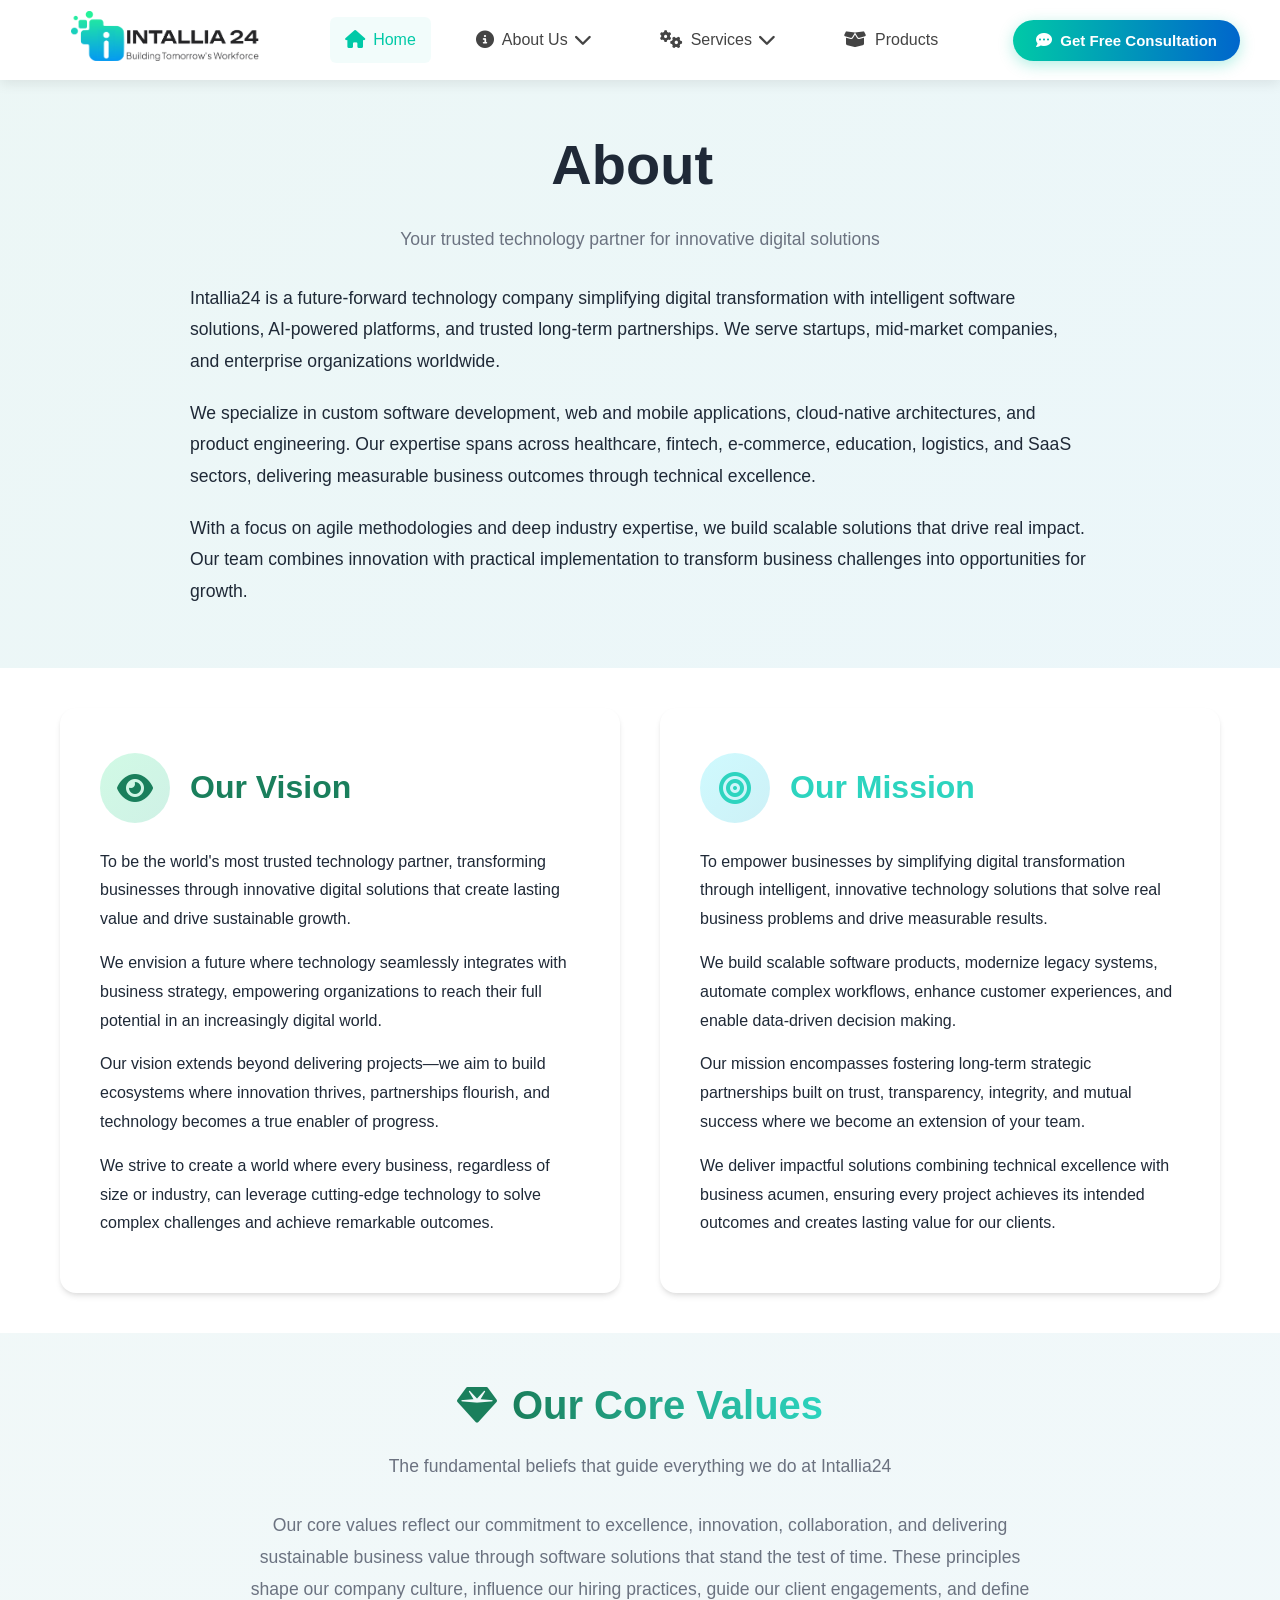
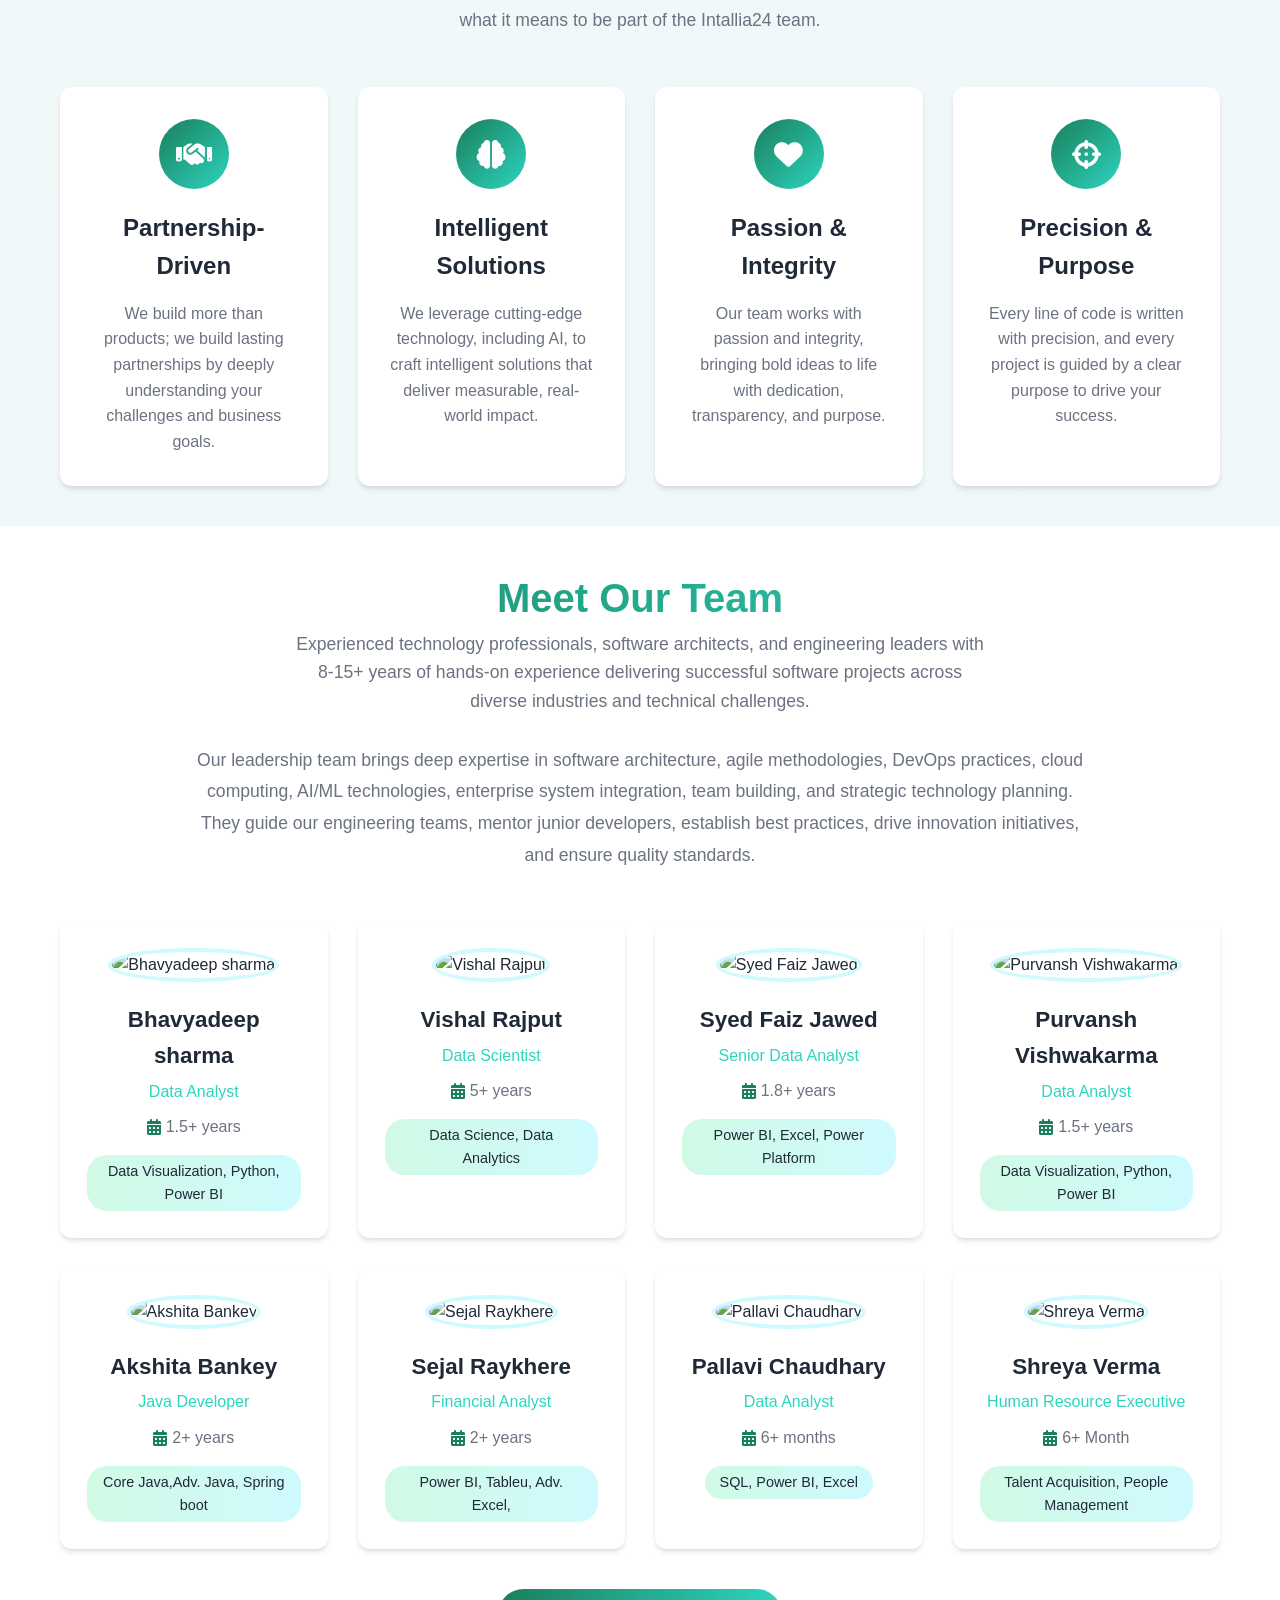
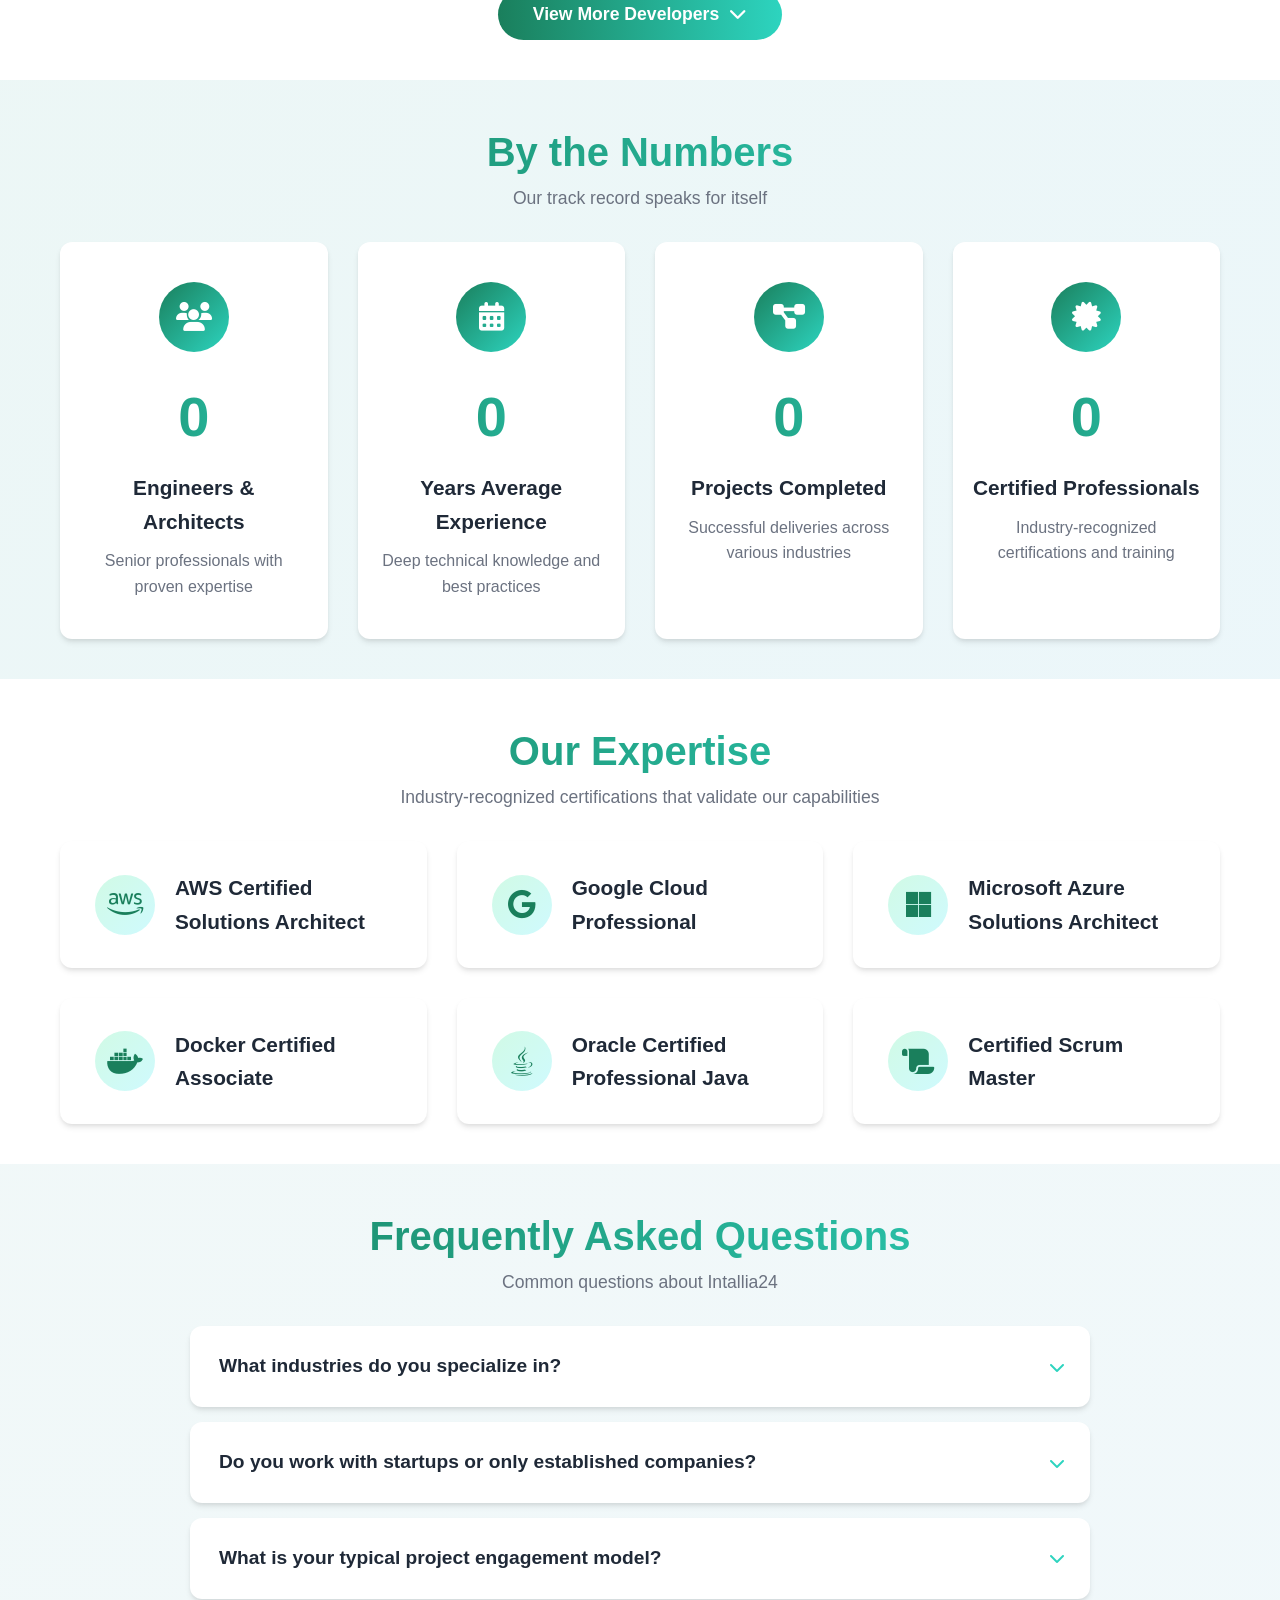
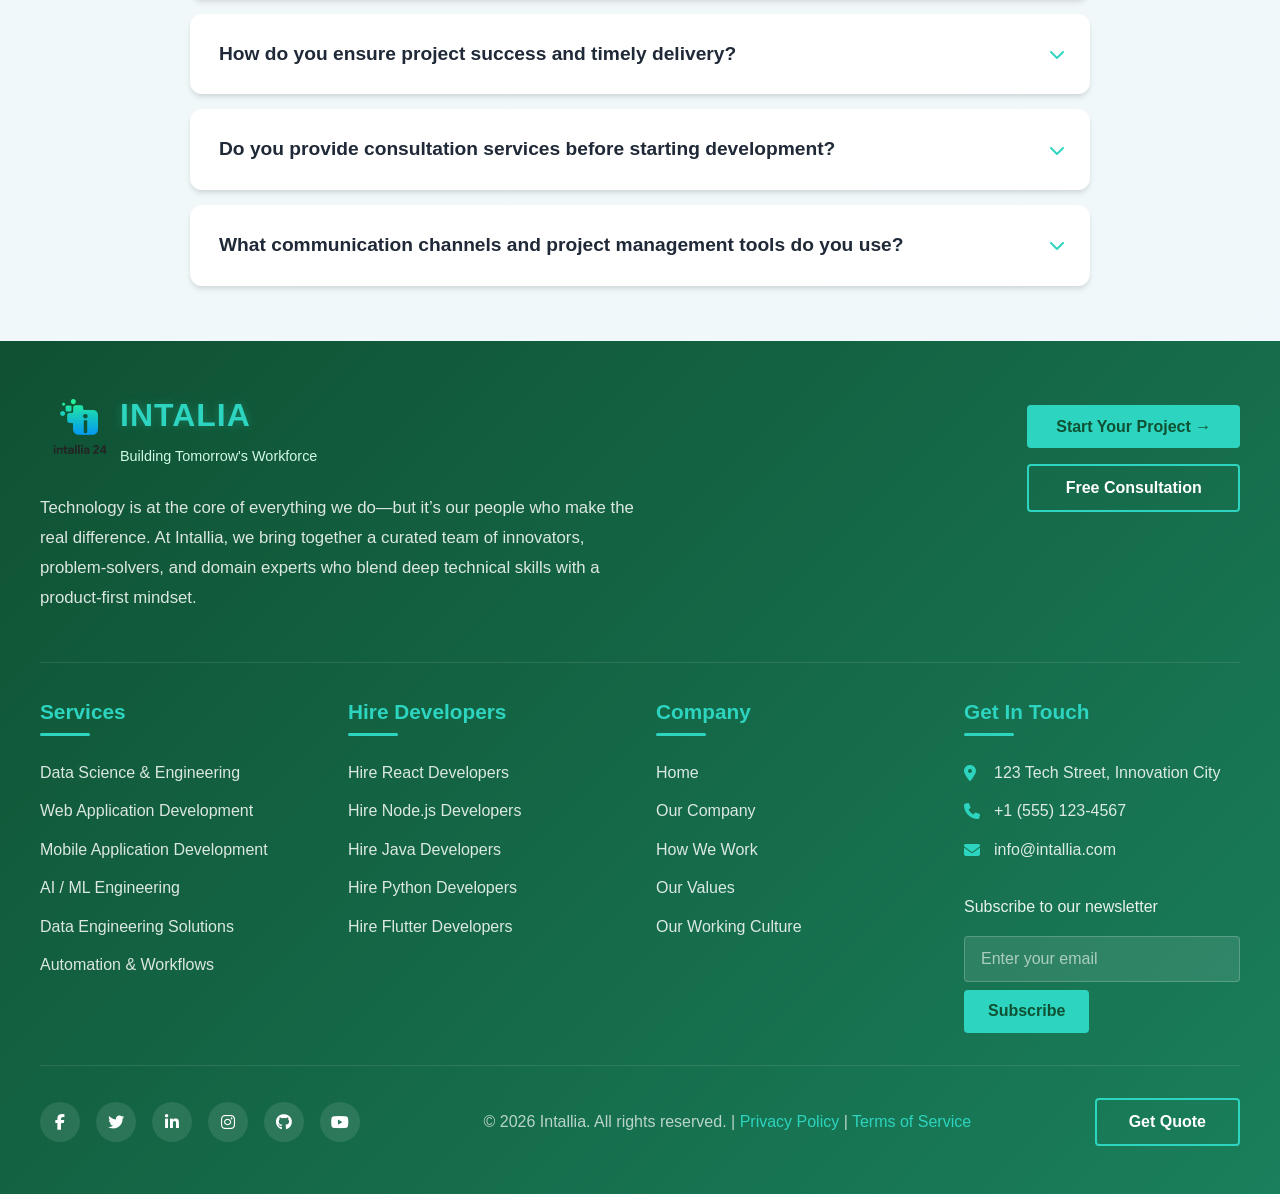
==== commit 6fb3cb78: "Update file paths in about.html for consistency" ====
--- a/Pages/About/about.html
+++ b/Pages/About/about.html
@@ -29,7 +29,7 @@
               <!-- <span class="logo-main">INTALLA 24</span>
               <span class="logo-sub">Building Tomorrow's Workforce</span> -->
               <a href="/">
-                <img src="../Images/intallia-logo.png" alt="" />
+                <img src="../../Images/intallia-logo.png" alt="" />
               </a>
             </div>
             <div class="logo-gradient"></div>
@@ -58,25 +58,25 @@
             </a>
             <ul class="dropdown-menu">
               <li class="dropdown-item">
-                <a href="../Pages/About/about.html">
+                <a href="../../Pages/About/about.html">
                   <i class="fas fa-building"></i>
                   <span>Our Company</span>
                 </a>
               </li>
               <li class="dropdown-item">
-                <a href="../Pages/About/our-work.html">
+                <a href="../../Pages/About/our-work.html">
                   <i class="fas fa-cogs"></i>
                   <span>How We Work</span>
                 </a>
               </li>
               <li class="dropdown-item">
-                <a href="../Pages/About/our-values.html">
+                <a href="../../Pages/About/our-values.html">
                   <i class="fas fa-heart"></i>
                   <span>Our Values</span>
                 </a>
               </li>
               <li class="dropdown-item">
-                <a href="../Pages/About/our-working-culture.html">
+                <a href="../../Pages/About/our-working-culture.html">
                   <i class="fas fa-users"></i>
                   <span>Our Working Culture</span>
                 </a>
@@ -92,37 +92,37 @@
             </a>
             <ul class="dropdown-menu">
               <li class="dropdown-item">
-                <a href="../Pages/Services/data-science-analytics.html">
+                <a href="../../Pages/Services/data-science-analytics.html">
                   <i class="fas fa-layer-group"></i>
                   <span>Data Science & Analytics</span>
                 </a>
               </li>
               <li class="dropdown-item">
-                <a href="../Pages/Services/ai-ml-engineering.html">
+                <a href="../../Pages/Services/ai-ml-engineering.html">
                   <i class="fas fa-chart-bar"></i>
                   <span>AL / ML Engineering</span>
                 </a>
               </li>
               <li class="dropdown-item">
-                <a href="../Pages/Services/website-development.html">
+                <a href="../../Pages/Services/website-development.html">
                   <i class="fas fa-database"></i>
                   <span>Website Development</span>
                 </a>
               </li>
               <li class="dropdown-item">
-                <a href="../Pages/Services/mobile-application-development.html">
+                <a href="../../Pages/Services/mobile-application-development.html">
                   <i class="fas fa-mobile-alt"></i>
                   <span>Mobile Application Development</span>
                 </a>
               </li>
               <li class="dropdown-item">
-                <a href="../Pages/Services/data-engineering.html">
+                <a href="../../Pages/Services/data-engineering.html">
                   <i class="fas fa-globe"></i>
                   <span>Data Engineering Solutions</span>
                 </a>
               </li>
               <li class="dropdown-item">
-                <a href="../Pages/Services/automation-workflows.html">
+                <a href="../../Pages/Services/automation-workflows.html">
                   <i class="fas fa-robot"></i>
                   <span>Automation & Workflows</span>
                 </a>
@@ -655,7 +655,7 @@
           <div class="footer-logo-container">
             <div class="logo-wrapper">
               <img
-                src="../Images/logo1.png"
+                src="../../Images/logo1.png"
                 alt="Intallia Logo"
                 class="footer-logo"
               />
@@ -684,32 +684,32 @@
             <h3 class="footer-heading">Services</h3>
             <ul class="footer-links">
               <li>
-                <a href="../Pages/Services/data-science-analytics.html"
+                <a href="../../Pages/Services/data-science-analytics.html"
                   >Data Science & Engineering</a
                 >
               </li>
               <li>
-                <a href="../Pages/Services/website-development.html"
+                <a href="../../Pages/Services/website-development.html"
                   >Web Application Development</a
                 >
               </li>
               <li>
-                <a href="../Pages/Services/mobile-application-development.html"
+                <a href="../../Pages/Services/mobile-application-development.html"
                   >Mobile Application Development</a
                 >
               </li>
               <li>
-                <a href="../Pages/Services/ai-ml-engineering.html"
+                <a href="../../Pages/Services/ai-ml-engineering.html"
                   >AI / ML Engineering</a
                 >
               </li>
               <li>
-                <a href="../Pages/Services/data-engineering.html"
+                <a href="../../Pages/Services/data-engineering.html"
                   >Data Engineering Solutions</a
                 >
               </li>
               <li>
-                <a href="../Pages/Services/automation-workflows.html"
+                <a href="../../Pages/Services/automation-workflows.html"
                   >Automation & Workflows</a
                 >
               </li>
@@ -731,11 +731,11 @@
             <h3 class="footer-heading">Company</h3>
             <ul class="footer-links">
               <li><a href="/">Home</a></li>
-              <li><a href="../Pages/About/about.html">Our Company</a></li>
-              <li><a href="../Pages/About/our-work.html">How We Work</a></li>
-              <li><a href="../Pages/About/our-values.html">Our Values</a></li>
+              <li><a href="../../Pages/About/about.html">Our Company</a></li>
+              <li><a href="../../Pages/About/our-work.html">How We Work</a></li>
+              <li><a href="../../Pages/About/our-values.html">Our Values</a></li>
               <li>
-                <a href="../Pages/About/our-working-culture.html"
+                <a href="../../Pages/About/our-working-culture.html"
                   >Our Working Culture</a
                 >
               </li>
@@ -807,8 +807,8 @@
       </div>
     </footer>
 
-    <script src="../JS/about.js"></script>
-    <script src="../JS/footer.js"></script>
-    <script src="../JS/script.js"></script>
+    <script src="../../JS/about.js"></script>
+    <script src="../../JS/footer.js"></script>
+    <script src="../../JS/script.js"></script>
   </body>
 </html>
